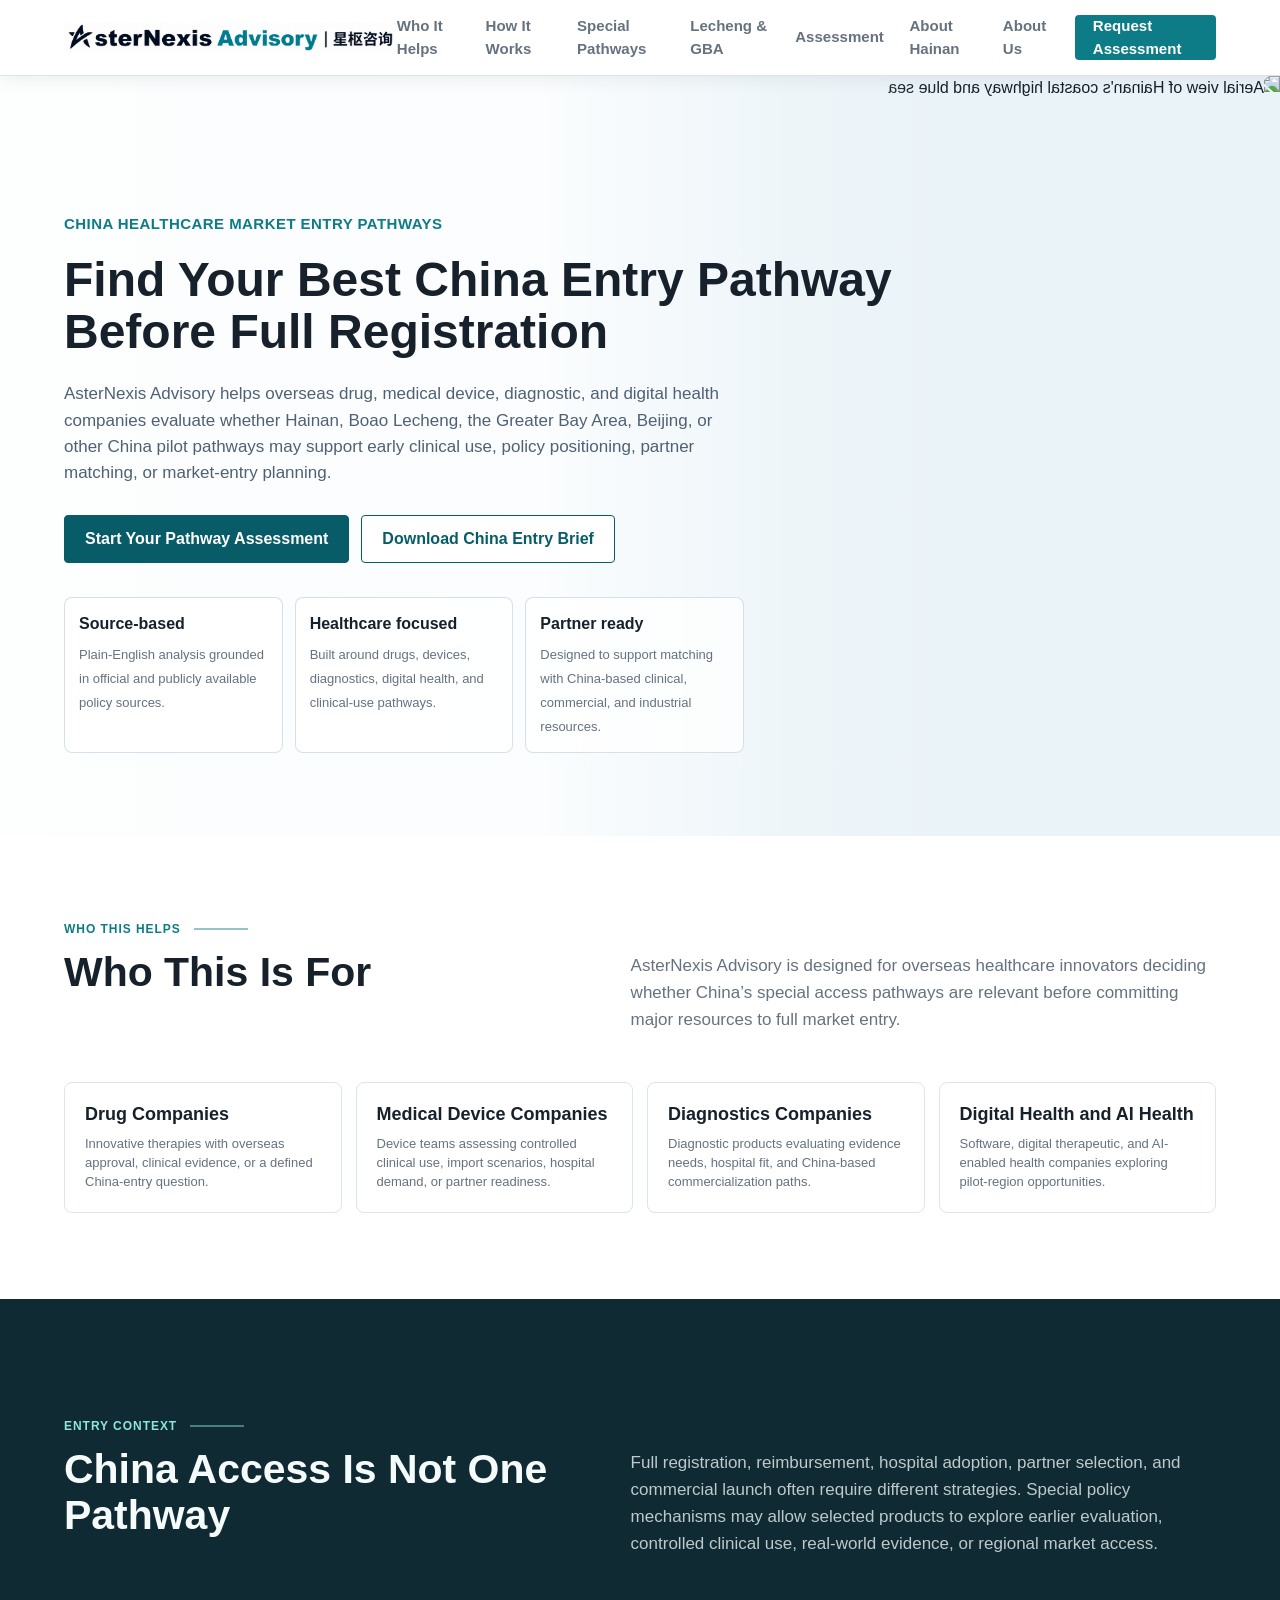
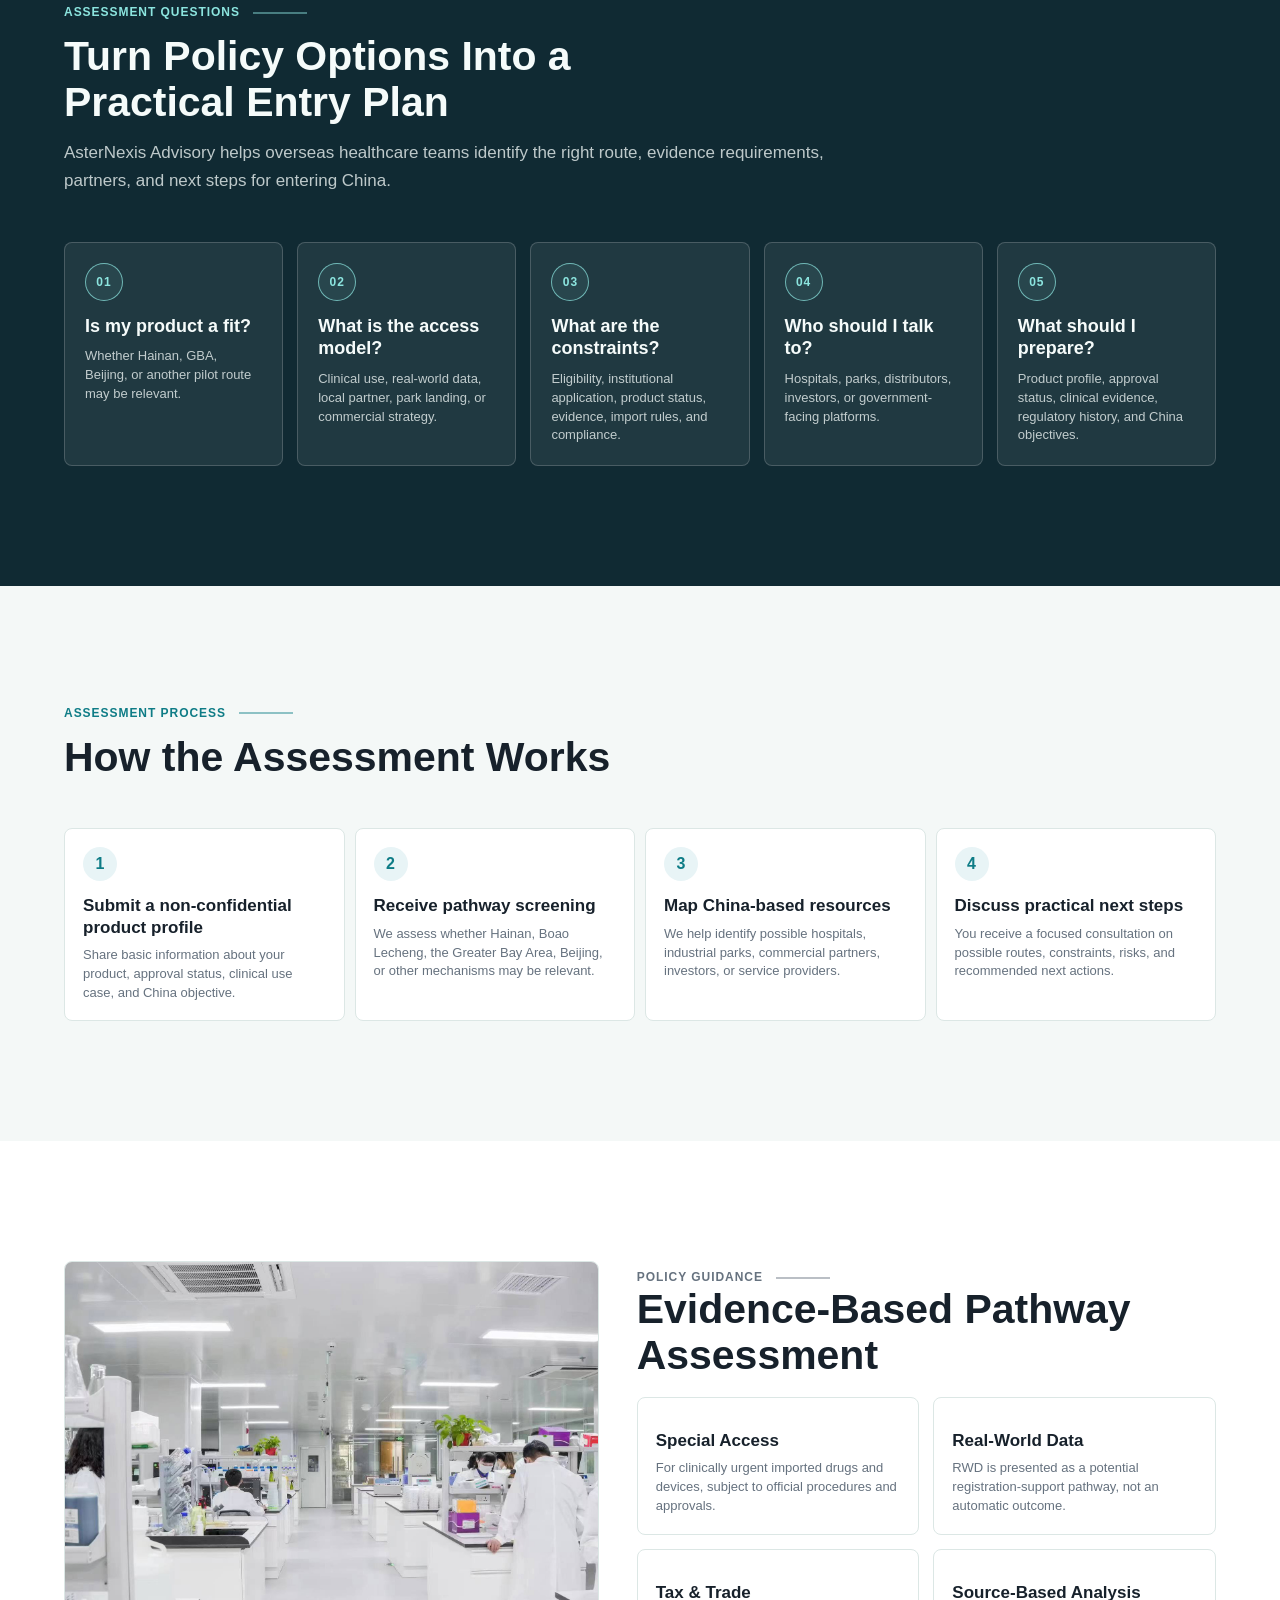
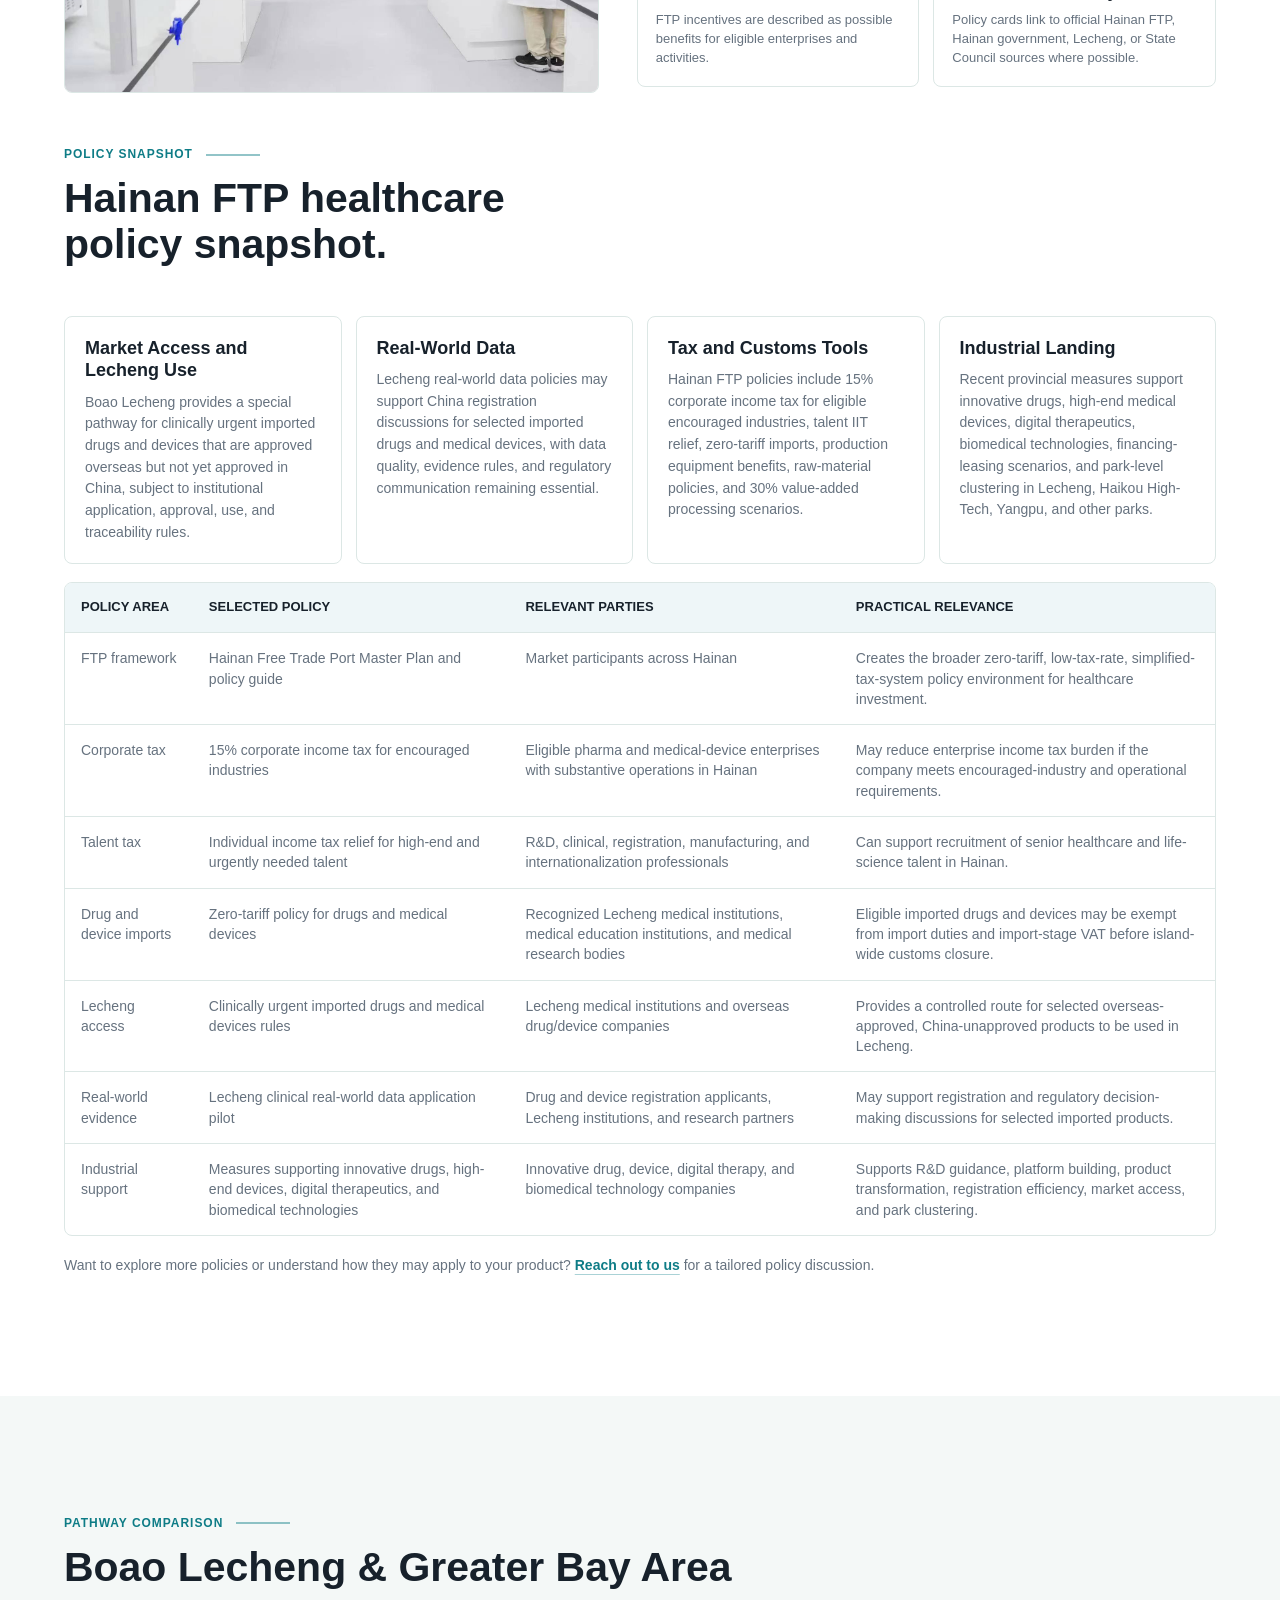
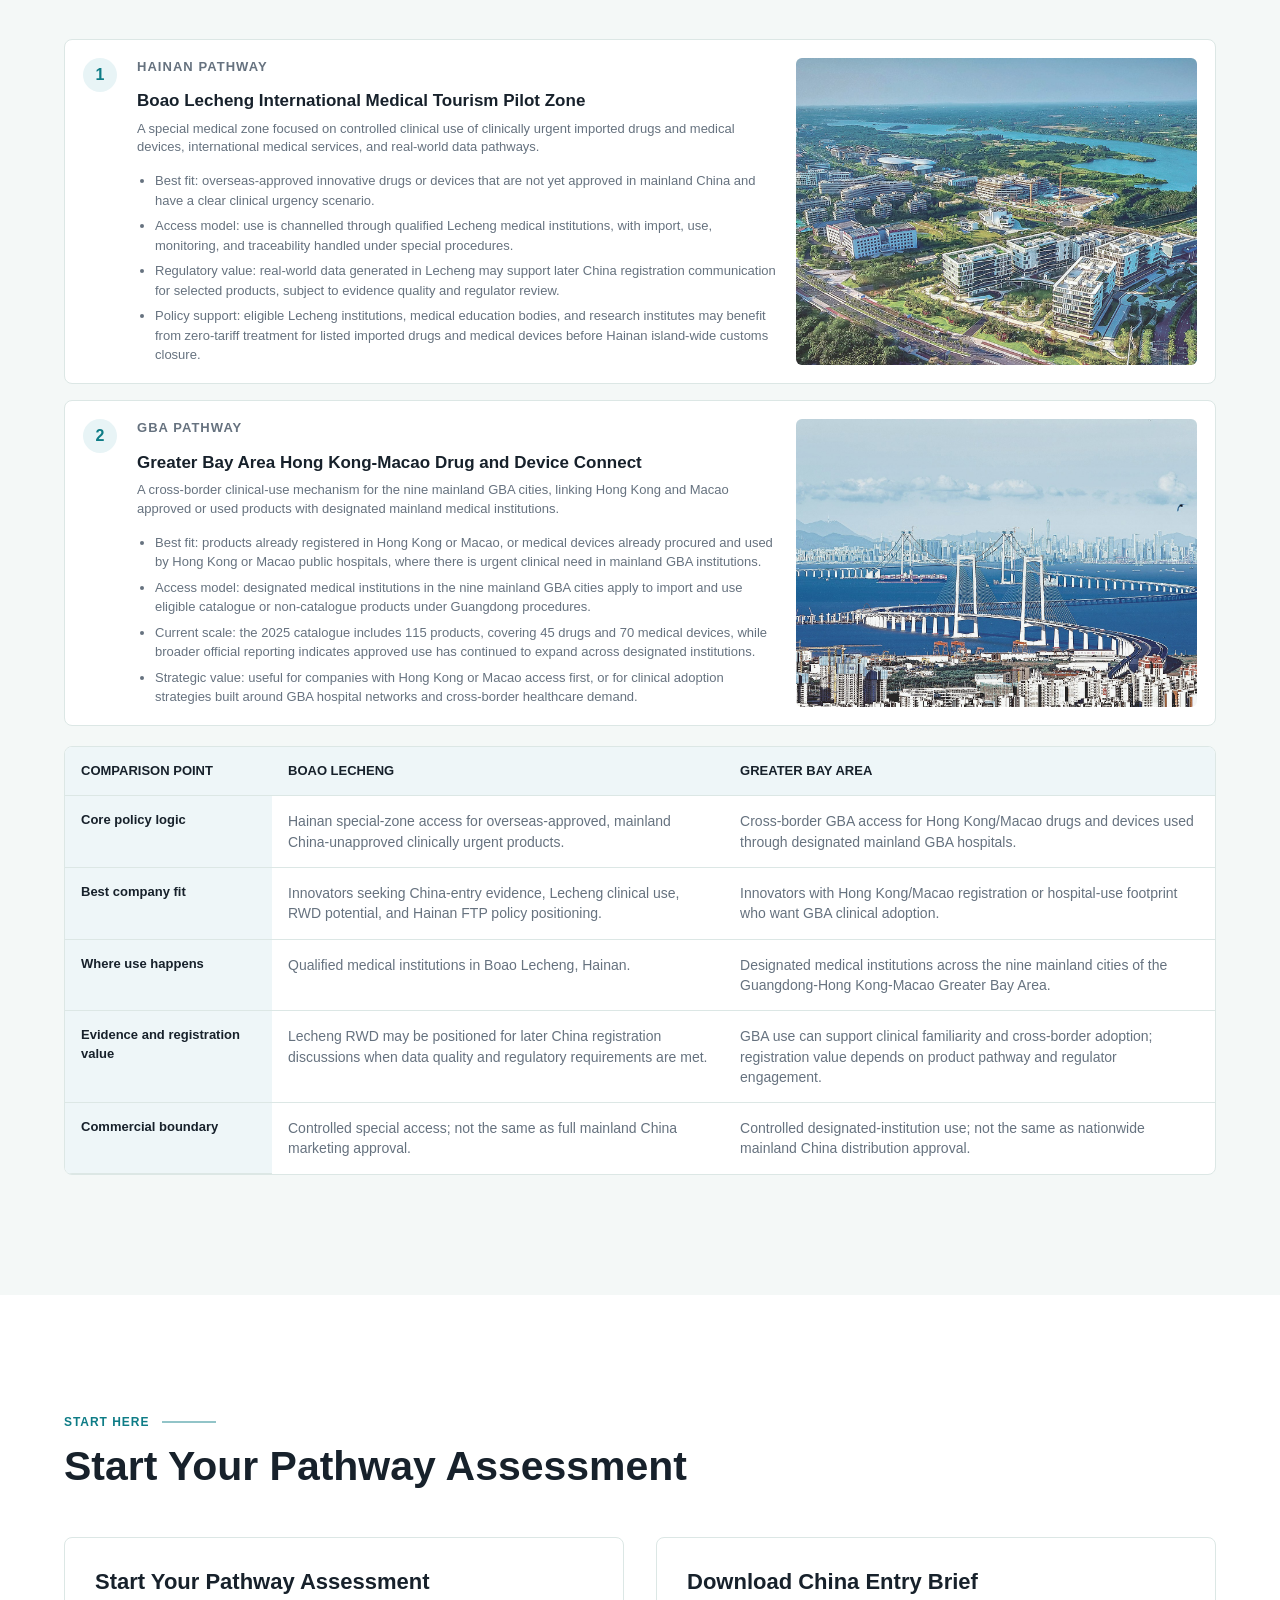
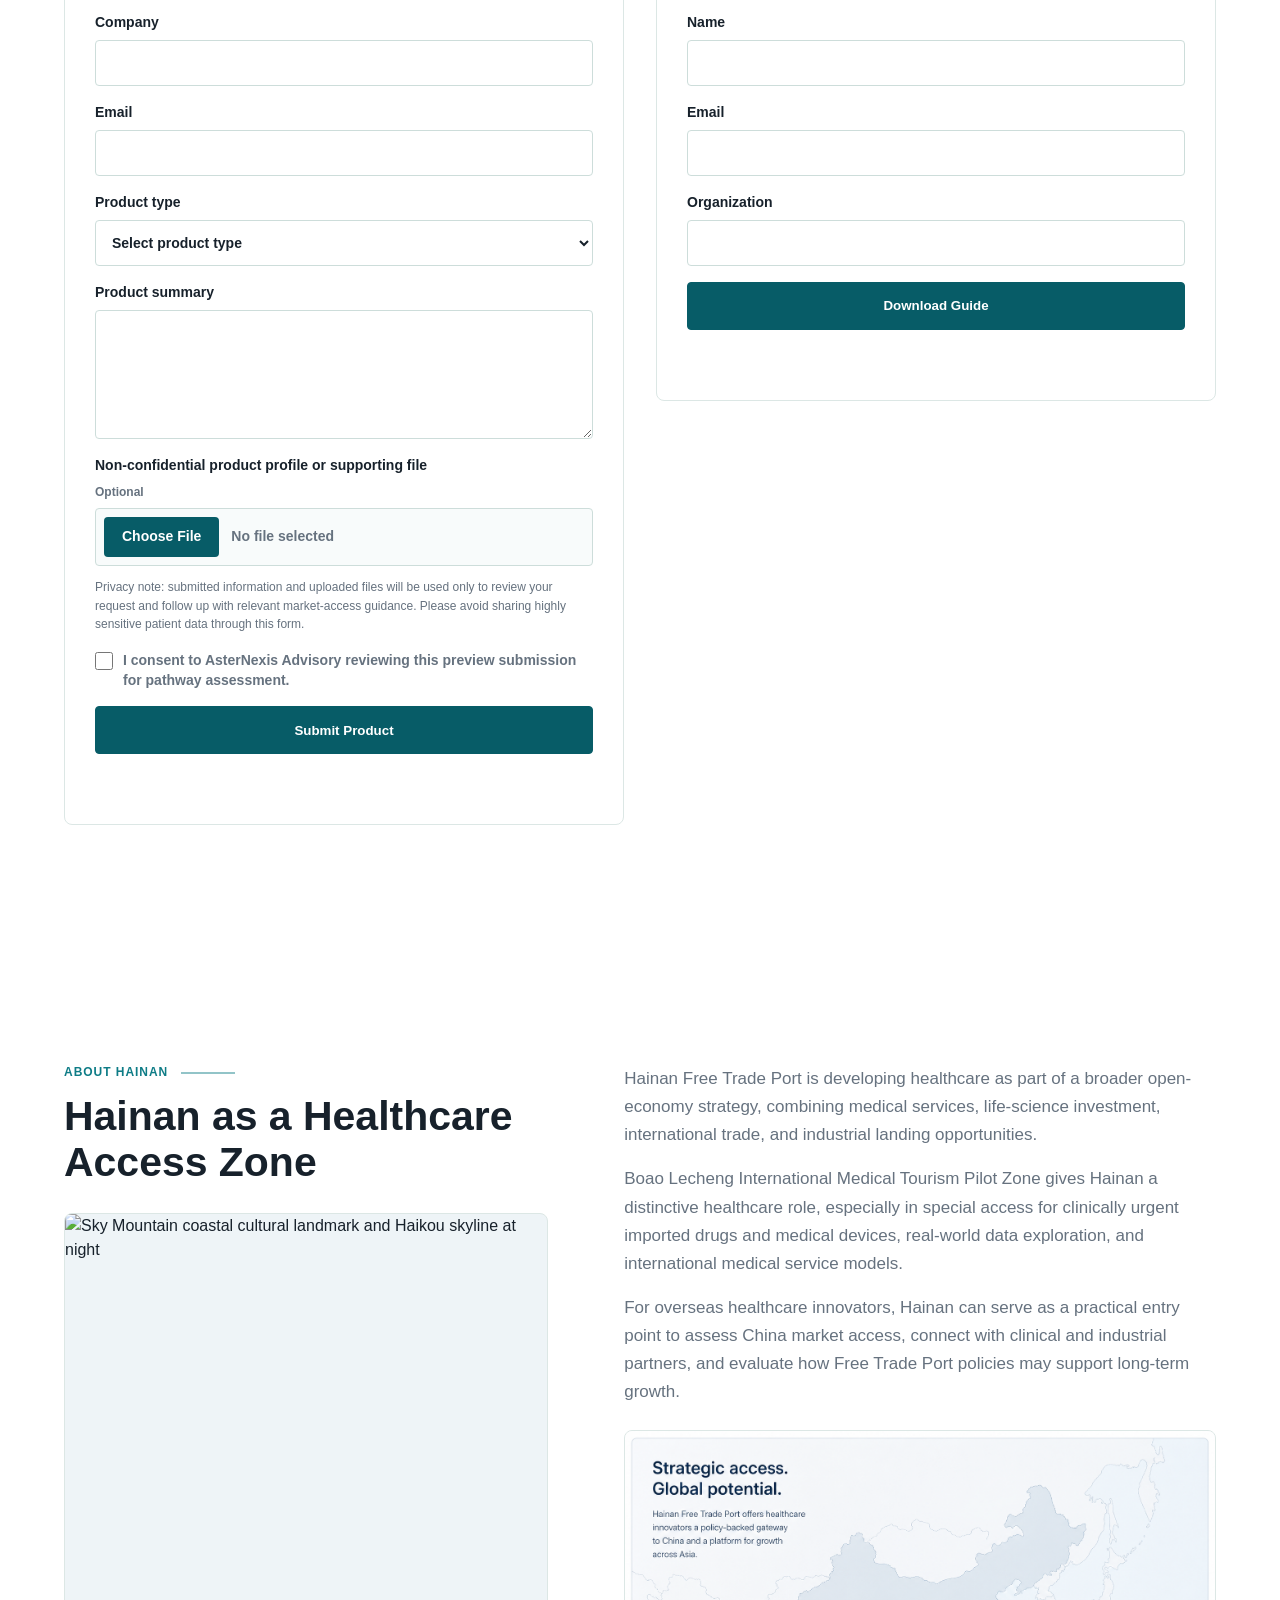
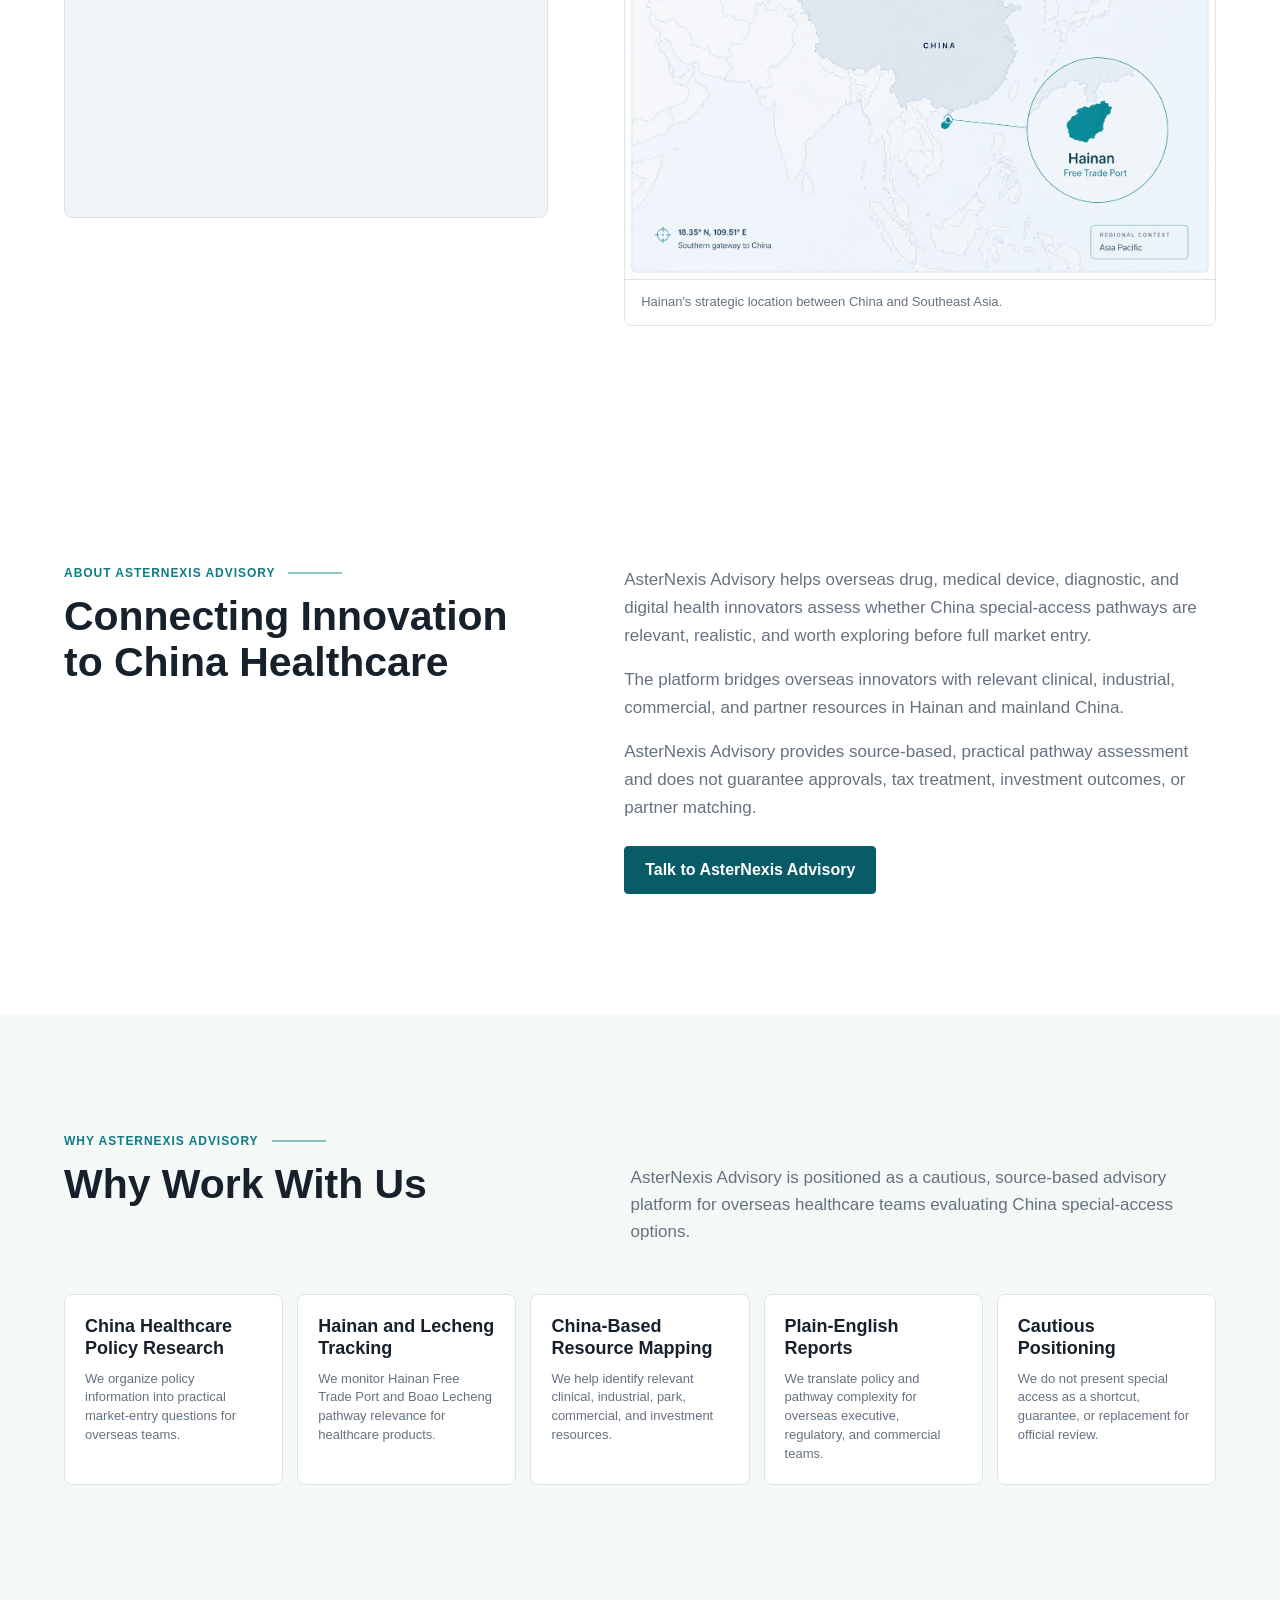
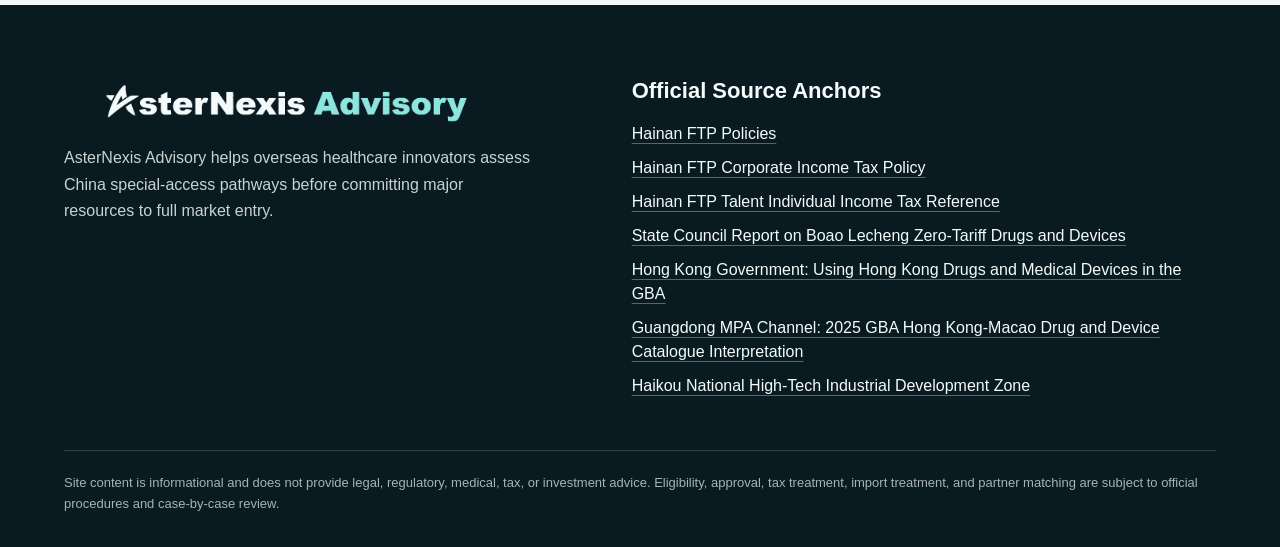
==== pathways.html @ 3ffc66d3 "Redesign AsterNexis homepage" ====
<!doctype html>
<html lang="en">
<head>
  <meta charset="utf-8">
  <meta name="viewport" content="width=device-width, initial-scale=1">
  <title>AsterNexis Advisory | Hainan & China Healthcare Market Entry Pathways</title>
  <meta name="description" content="AsterNexis Advisory helps overseas drug, medical device, diagnostic, and digital health companies assess China special-access pathways before full market registration.">
  <link rel="stylesheet" href="styles.css?v=20260709-3">
  <script src="data/site-content.js?v=20260708-1" defer></script>
  <script src="script.js?v=20260708-1" defer></script>
</head>
<body>
  <a class="skip-link" href="#main">Skip to content</a>
  <header class="site-header" data-site-header>
    <a class="brand" href="#home" aria-label="AsterNexis Advisory home">
      <img class="brand-logo" src="assets/asternexis-advisory-logo-cn.png?v=20260709-3" alt="AsterNexis Advisory 星枢咨询">
    </a>
    <button class="nav-toggle" type="button" aria-expanded="false" aria-controls="site-nav" aria-label="Open main navigation" data-nav-toggle>
      <span class="nav-toggle-line"></span>
      <span class="nav-toggle-line"></span>
      <span class="nav-toggle-line"></span>
    </button>
    <nav id="site-nav" class="site-nav" aria-label="Main navigation" data-site-nav>
      <a href="#audience">Who It Helps</a>
      <a href="#pathway">How It Works</a>
      <a href="#policies">Special Pathways</a>
      <a href="#parks">Lecheng & GBA</a>
      <a href="#innovators">Assessment</a>
      <a href="#about-hainan">About Hainan</a>
      <a href="#about-us">About Us</a>
      <a class="nav-cta" href="#innovators">Request Assessment</a>
    </nav>
  </header>
  <main id="main">
    <section id="home" class="hero">
      <img class="hero-image" src="assets/hainan-coastal-road.png" alt="Aerial view of Hainan's coastal highway and blue sea">
      <div class="hero-overlay"></div>
      <div class="hero-content wrap">
        <div class="hero-copy">
          <p class="eyebrow">CHINA HEALTHCARE MARKET ENTRY PATHWAYS</p>
          <h1><span class="hero-title-line">Find Your Best China Entry Pathway</span><span class="hero-title-line">Before Full Registration</span></h1>
          <p class="lead">AsterNexis Advisory helps overseas drug, medical device, diagnostic, and digital health companies evaluate whether Hainan, Boao Lecheng, the Greater Bay Area, Beijing, or other China pilot pathways may support early clinical use, policy positioning, partner matching, or market-entry planning.</p>
          <div class="actions">
            <a class="button" href="#innovators">Start Your Pathway Assessment</a>
            <a class="button button-secondary" href="#guide-form">Download China Entry Brief</a>
          </div>
          <div class="trust-row">
            <div><strong>Source-based</strong><span>Plain-English analysis grounded in official and publicly available policy sources.</span></div>
            <div><strong>Healthcare focused</strong><span>Built around drugs, devices, diagnostics, digital health, and clinical-use pathways.</span></div>
            <div><strong>Partner ready</strong><span>Designed to support matching with China-based clinical, commercial, and industrial resources.</span></div>
          </div>
        </div>
      </div>
    </section>
    <section id="audience" class="section section-compact">
      <div class="wrap">
        <div class="section-head">
          <div class="section-title">
            <p class="section-kicker">WHO THIS HELPS</p>
            <h2>Who This Is For</h2>
          </div>
          <p>AsterNexis Advisory is designed for overseas healthcare innovators deciding whether China&rsquo;s special access pathways are relevant before committing major resources to full market entry.</p>
        </div>
        <div class="overview-grid">
          <article class="overview-card">
            <h3>Drug Companies</h3>
            <p>Innovative therapies with overseas approval, clinical evidence, or a defined China-entry question.</p>
          </article>
          <article class="overview-card">
            <h3>Medical Device Companies</h3>
            <p>Device teams assessing controlled clinical use, import scenarios, hospital demand, or partner readiness.</p>
          </article>
          <article class="overview-card">
            <h3>Diagnostics Companies</h3>
            <p>Diagnostic products evaluating evidence needs, hospital fit, and China-based commercialization paths.</p>
          </article>
          <article class="overview-card">
            <h3>Digital Health and AI Health</h3>
            <p>Software, digital therapeutic, and AI-enabled health companies exploring pilot-region opportunities.</p>
          </article>
        </div>
      </div>
    </section>
    <section id="assessment" class="section section-dark assessment-dark">
      <div class="wrap">
        <div class="section-head">
          <div class="section-title">
            <p class="section-kicker">ENTRY CONTEXT</p>
            <h2>China Access Is Not One Pathway</h2>
          </div>
          <p>Full registration, reimbursement, hospital adoption, partner selection, and commercial launch often require different strategies. Special policy mechanisms may allow selected products to explore earlier evaluation, controlled clinical use, real-world evidence, or regional market access.</p>
        </div>
        <div class="section-head section-head-stacked">
          <div class="section-title">
            <p class="section-kicker">ASSESSMENT QUESTIONS</p>
            <h2>Turn Policy Options Into a Practical Entry Plan</h2>
          </div>
          <p>AsterNexis Advisory helps overseas healthcare teams identify the right route, evidence requirements, partners, and next steps for entering China.</p>
        </div>
        <div class="clarify-grid">
          <article class="clarify-card">
            <span>01</span>
            <h3>Is my product a fit?</h3>
            <p>Whether Hainan, GBA, Beijing, or another pilot route may be relevant.</p>
          </article>
          <article class="clarify-card">
            <span>02</span>
            <h3>What is the access model?</h3>
            <p>Clinical use, real-world data, local partner, park landing, or commercial strategy.</p>
          </article>
          <article class="clarify-card">
            <span>03</span>
            <h3>What are the constraints?</h3>
            <p>Eligibility, institutional application, product status, evidence, import rules, and compliance.</p>
          </article>
          <article class="clarify-card">
            <span>04</span>
            <h3>Who should I talk to?</h3>
            <p>Hospitals, parks, distributors, investors, or government-facing platforms.</p>
          </article>
          <article class="clarify-card">
            <span>05</span>
            <h3>What should I prepare?</h3>
            <p>Product profile, approval status, clinical evidence, regulatory history, and China objectives.</p>
          </article>
        </div>
      </div>
    </section>
    <section id="pathway" class="section section-soft">
      <div class="wrap">
        <div class="section-head section-head-wide">
          <div class="section-title">
            <p class="section-kicker">ASSESSMENT PROCESS</p>
            <h2>How the Assessment Works</h2>
          </div>
        </div>
        <div class="steps-grid" data-render="pathway"></div>
      </div>
    </section>
    <section id="policies" class="section">
      <div class="wrap split">
        <div class="image-panel">
          <img src="assets/hainan-seed-laboratory.png" alt="Researchers working in a modern Hainan innovation laboratory">
        </div>
        <div class="copy-panel">
          <div class="section-title">
            <p class="section-kicker">POLICY GUIDANCE</p>
            <h2>Evidence-Based Pathway Assessment</h2>
          </div>
          <div class="policy-grid" data-render="policies"></div>
        </div>
      </div>
      <div class="wrap policy-navigation">
        <div class="section-head">
          <div class="section-title">
            <p class="section-kicker">POLICY SNAPSHOT</p>
            <h2>Hainan FTP healthcare policy snapshot.</h2>
          </div>
        </div>
        <div class="policy-summary-grid">
          <article class="policy-summary-card">
            <h3>Market Access and Lecheng Use</h3>
            <p>Boao Lecheng provides a special pathway for clinically urgent imported drugs and devices that are approved overseas but not yet approved in China, subject to institutional application, approval, use, and traceability rules.</p>
          </article>
          <article class="policy-summary-card">
            <h3>Real-World Data</h3>
            <p>Lecheng real-world data policies may support China registration discussions for selected imported drugs and medical devices, with data quality, evidence rules, and regulatory communication remaining essential.</p>
          </article>
          <article class="policy-summary-card">
            <h3>Tax and Customs Tools</h3>
            <p>Hainan FTP policies include 15% corporate income tax for eligible encouraged industries, talent IIT relief, zero-tariff imports, production equipment benefits, raw-material policies, and 30% value-added processing scenarios.</p>
          </article>
          <article class="policy-summary-card">
            <h3>Industrial Landing</h3>
            <p>Recent provincial measures support innovative drugs, high-end medical devices, digital therapeutics, biomedical technologies, financing-leasing scenarios, and park-level clustering in Lecheng, Haikou High-Tech, Yangpu, and other parks.</p>
          </article>
        </div>
        <div class="policy-table-wrap" aria-label="Selected Hainan FTP healthcare policies">
          <table class="policy-table">
            <thead>
              <tr>
                <th>Policy Area</th>
                <th>Selected Policy</th>
                <th>Relevant Parties</th>
                <th>Practical Relevance</th>
              </tr>
            </thead>
            <tbody>
              <tr>
                <td>FTP framework</td>
                <td>Hainan Free Trade Port Master Plan and policy guide</td>
                <td>Market participants across Hainan</td>
                <td>Creates the broader zero-tariff, low-tax-rate, simplified-tax-system policy environment for healthcare investment.</td>
              </tr>
              <tr>
                <td>Corporate tax</td>
                <td>15% corporate income tax for encouraged industries</td>
                <td>Eligible pharma and medical-device enterprises with substantive operations in Hainan</td>
                <td>May reduce enterprise income tax burden if the company meets encouraged-industry and operational requirements.</td>
              </tr>
              <tr>
                <td>Talent tax</td>
                <td>Individual income tax relief for high-end and urgently needed talent</td>
                <td>R&D, clinical, registration, manufacturing, and internationalization professionals</td>
                <td>Can support recruitment of senior healthcare and life-science talent in Hainan.</td>
              </tr>
              <tr>
                <td>Drug and device imports</td>
                <td>Zero-tariff policy for drugs and medical devices</td>
                <td>Recognized Lecheng medical institutions, medical education institutions, and medical research bodies</td>
                <td>Eligible imported drugs and devices may be exempt from import duties and import-stage VAT before island-wide customs closure.</td>
              </tr>
              <tr>
                <td>Lecheng access</td>
                <td>Clinically urgent imported drugs and medical devices rules</td>
                <td>Lecheng medical institutions and overseas drug/device companies</td>
                <td>Provides a controlled route for selected overseas-approved, China-unapproved products to be used in Lecheng.</td>
              </tr>
              <tr>
                <td>Real-world evidence</td>
                <td>Lecheng clinical real-world data application pilot</td>
                <td>Drug and device registration applicants, Lecheng institutions, and research partners</td>
                <td>May support registration and regulatory decision-making discussions for selected imported products.</td>
              </tr>
              <tr>
                <td>Industrial support</td>
                <td>Measures supporting innovative drugs, high-end devices, digital therapeutics, and biomedical technologies</td>
                <td>Innovative drug, device, digital therapy, and biomedical technology companies</td>
                <td>Supports R&D guidance, platform building, product transformation, registration efficiency, market access, and park clustering.</td>
              </tr>
            </tbody>
          </table>
        </div>
        <p class="policy-contact-note">Want to explore more policies or understand how they may apply to your product? <a href="#innovators">Reach out to us</a> for a tailored policy discussion.</p>
      </div>
    </section>
    <section id="parks" class="section section-soft">
      <div class="wrap">
        <div class="section-head section-head-wide">
          <div class="section-title">
            <p class="section-kicker">PATHWAY COMPARISON</p>
            <h2>Boao Lecheng &amp; Greater Bay Area</h2>
          </div>
        </div>
        <div class="parks-list comparison-list" data-render="parks">
          <article class="park-card">
            <div class="park-index">1</div>
            <div>
              <p class="park-eyebrow">Hainan pathway</p>
              <h3>Boao Lecheng International Medical Tourism Pilot Zone</h3>
              <p>A special medical zone focused on controlled clinical use of clinically urgent imported drugs and medical devices, international medical services, and real-world data pathways.</p>
              <ul class="park-highlights">
                <li>Best fit: overseas-approved innovative drugs or devices that are not yet approved in mainland China and have a clear clinical urgency scenario.</li>
                <li>Access model: use is channelled through qualified Lecheng medical institutions, with import, use, monitoring, and traceability handled under special procedures.</li>
                <li>Regulatory value: real-world data generated in Lecheng may support later China registration communication for selected products, subject to evidence quality and regulator review.</li>
                <li>Policy support: eligible Lecheng institutions, medical education bodies, and research institutes may benefit from zero-tariff treatment for listed imported drugs and medical devices before Hainan island-wide customs closure.</li>
              </ul>
            </div>
            <figure class="park-visual">
              <img src="assets/boao-lecheng-policy-pathway.jpg" alt="Aerial view of Boao Lecheng International Medical Tourism Pilot Zone in Hainan">
            </figure>
          </article>
          <article class="park-card">
            <div class="park-index">2</div>
            <div>
              <p class="park-eyebrow">GBA pathway</p>
              <h3>Greater Bay Area Hong Kong-Macao Drug and Device Connect</h3>
              <p>A cross-border clinical-use mechanism for the nine mainland GBA cities, linking Hong Kong and Macao approved or used products with designated mainland medical institutions.</p>
              <ul class="park-highlights">
                <li>Best fit: products already registered in Hong Kong or Macao, or medical devices already procured and used by Hong Kong or Macao public hospitals, where there is urgent clinical need in mainland GBA institutions.</li>
                <li>Access model: designated medical institutions in the nine mainland GBA cities apply to import and use eligible catalogue or non-catalogue products under Guangdong procedures.</li>
                <li>Current scale: the 2025 catalogue includes 115 products, covering 45 drugs and 70 medical devices, while broader official reporting indicates approved use has continued to expand across designated institutions.</li>
                <li>Strategic value: useful for companies with Hong Kong or Macao access first, or for clinical adoption strategies built around GBA hospital networks and cross-border healthcare demand.</li>
              </ul>
            </div>
            <figure class="park-visual">
              <img src="assets/gba-policy-pathway.jpg" alt="Greater Bay Area bridge and skyline representing the Hong Kong-Macao access pathway">
            </figure>
          </article>
        </div>
        <div class="comparison-table-wrap">
          <table class="policy-table comparison-table" aria-label="Comparison of Boao Lecheng and Greater Bay Area healthcare access pathways">
            <thead>
              <tr>
                <th>Comparison point</th>
                <th>Boao Lecheng</th>
                <th>Greater Bay Area</th>
              </tr>
            </thead>
            <tbody data-render="park-comparison">
              <tr>
                <th scope="row">Core policy logic</th>
                <td>Hainan special-zone access for overseas-approved, mainland China-unapproved clinically urgent products.</td>
                <td>Cross-border GBA access for Hong Kong/Macao drugs and devices used through designated mainland GBA hospitals.</td>
              </tr>
              <tr>
                <th scope="row">Best company fit</th>
                <td>Innovators seeking China-entry evidence, Lecheng clinical use, RWD potential, and Hainan FTP policy positioning.</td>
                <td>Innovators with Hong Kong/Macao registration or hospital-use footprint who want GBA clinical adoption.</td>
              </tr>
              <tr>
                <th scope="row">Where use happens</th>
                <td>Qualified medical institutions in Boao Lecheng, Hainan.</td>
                <td>Designated medical institutions across the nine mainland cities of the Guangdong-Hong Kong-Macao Greater Bay Area.</td>
              </tr>
              <tr>
                <th scope="row">Evidence and registration value</th>
                <td>Lecheng RWD may be positioned for later China registration discussions when data quality and regulatory requirements are met.</td>
                <td>GBA use can support clinical familiarity and cross-border adoption; registration value depends on product pathway and regulator engagement.</td>
              </tr>
              <tr>
                <th scope="row">Commercial boundary</th>
                <td>Controlled special access; not the same as full mainland China marketing approval.</td>
                <td>Controlled designated-institution use; not the same as nationwide mainland China distribution approval.</td>
              </tr>
            </tbody>
          </table>
        </div>
      </div>
    </section>
    <section id="innovators" class="section">
      <div class="wrap">
        <div class="section-head section-head-wide">
          <div class="section-title">
            <p class="section-kicker">START HERE</p>
            <h2>Start Your Pathway Assessment</h2>
          </div>
        </div>
        <div class="form-layout">
          <form id="product-form" class="lead-form" action="https://formspree.io/f/meebnwye" method="post" enctype="multipart/form-data" data-lead-form>
            <h3>Start Your Pathway Assessment</h3>
            <input type="hidden" name="_subject" value="New AsterNexis Advisory pathway assessment request">
            <label>
              Company
              <input type="text" name="company" autocomplete="organization" required>
            </label>
            <label>
              Email
              <input type="email" name="email" autocomplete="email" required>
            </label>
            <label>
              Product type
              <select name="productType" required>
                <option value="">Select product type</option>
                <option value="drug">Drug</option>
                <option value="device">Medical device</option>
                <option value="diagnostic">Diagnostic</option>
                <option value="service">Healthcare service</option>
                <option value="other">Other</option>
              </select>
            </label>
            <label>
              Product summary
              <textarea name="summary" rows="5" required></textarea>
            </label>
            <label>
              Non-confidential product profile or supporting file <span class="optional-note">Optional</span>
              <span class="file-upload">
                <input class="file-upload-input" type="file" name="productFile" accept=".pdf,.doc,.docx,.ppt,.pptx,.xls,.xlsx,.png,.jpg,.jpeg" data-file-input>
                <span class="file-upload-button">Choose File</span>
                <span class="file-upload-name" data-file-name>No file selected</span>
              </span>
            </label>
            <p class="privacy-note">Privacy note: submitted information and uploaded files will be used only to review your request and follow up with relevant market-access guidance. Please avoid sharing highly sensitive patient data through this form.</p>
            <label class="check">
              <input type="checkbox" name="consent" required>
              <span>I consent to AsterNexis Advisory reviewing this preview submission for pathway assessment.</span>
            </label>
            <button class="button" type="submit">Submit Product</button>
            <p class="form-status" aria-live="polite"></p>
          </form>
          <form id="guide-form" class="lead-form" action="https://formspree.io/f/mzdloqnz" method="post" data-lead-form>
            <h3>Download China Entry Brief</h3>
            <input type="hidden" name="_subject" value="New AsterNexis Advisory entry guide request">
            <label>
              Name
              <input type="text" name="name" autocomplete="name" required>
            </label>
            <label>
              Email
              <input type="email" name="email" autocomplete="email" required>
            </label>
            <label>
              Organization
              <input type="text" name="organization" autocomplete="organization" required>
            </label>
            <button class="button" type="submit">Download Guide</button>
            <p class="form-status" aria-live="polite"></p>
          </form>
        </div>
      </div>
    </section>
    <section id="about-hainan" class="section">
      <div class="wrap two-column">
        <div class="about-hainan-heading">
          <div class="section-title">
            <p class="section-kicker">ABOUT HAINAN</p>
            <h2>Hainan as a Healthcare Access Zone</h2>
          </div>
          <figure class="about-hainan-visual">
            <img src="assets/haikou-sky-mountain.png" alt="Sky Mountain coastal cultural landmark and Haikou skyline at night">
          </figure>
        </div>
        <div class="about-hainan-content">
          <div class="text-stack" data-render="aboutHainan"></div>
          <figure class="about-hainan-map">
            <img src="assets/hainan-asia-editorial-map.png" alt="Map showing Hainan Free Trade Port at China's southern gateway within Asia">
            <figcaption>Hainan's strategic location between China and Southeast Asia.</figcaption>
          </figure>
        </div>
      </div>
    </section>
    <section id="about-us" class="section">
      <div class="wrap two-column">
        <div>
          <div class="section-title">
            <p class="section-kicker">ABOUT ASTERNEXIS ADVISORY</p>
            <h2>Connecting Innovation to China Healthcare</h2>
          </div>
        </div>
        <div>
          <div class="text-stack" data-render="aboutUs"></div>
          <a class="button" href="#innovators">Talk to AsterNexis Advisory</a>
        </div>
      </div>
    </section>
    <section id="why-us" class="section section-soft">
      <div class="wrap">
        <div class="section-head">
          <div class="section-title">
            <p class="section-kicker">WHY ASTERNEXIS ADVISORY</p>
            <h2>Why Work With Us</h2>
          </div>
          <p>AsterNexis Advisory is positioned as a cautious, source-based advisory platform for overseas healthcare teams evaluating China special-access options.</p>
        </div>
        <div class="overview-grid overview-grid-five">
          <article class="overview-card">
            <h3>China Healthcare Policy Research</h3>
            <p>We organize policy information into practical market-entry questions for overseas teams.</p>
          </article>
          <article class="overview-card">
            <h3>Hainan and Lecheng Tracking</h3>
            <p>We monitor Hainan Free Trade Port and Boao Lecheng pathway relevance for healthcare products.</p>
          </article>
          <article class="overview-card">
            <h3>China-Based Resource Mapping</h3>
            <p>We help identify relevant clinical, industrial, park, commercial, and investment resources.</p>
          </article>
          <article class="overview-card">
            <h3>Plain-English Reports</h3>
            <p>We translate policy and pathway complexity for overseas executive, regulatory, and commercial teams.</p>
          </article>
          <article class="overview-card">
            <h3>Cautious Positioning</h3>
            <p>We do not present special access as a shortcut, guarantee, or replacement for official review.</p>
          </article>
        </div>
      </div>
    </section>
  </main>
  <div class="submission-modal" data-submission-modal hidden>
    <div class="submission-modal-backdrop" data-modal-close></div>
    <section class="submission-modal-card" role="dialog" aria-modal="true" aria-labelledby="submission-modal-title" aria-describedby="submission-modal-message">
      <button class="submission-modal-close" type="button" aria-label="Close success message" data-modal-close>&times;</button>
      <div class="submission-modal-icon" aria-hidden="true">
        <svg viewBox="0 0 32 32" focusable="false">
          <path d="M27 9 13.5 22.5 6 15"/>
        </svg>
      </div>
      <p class="submission-modal-eyebrow">Submission received</p>
      <h2 id="submission-modal-title">Thank you. Your material has been submitted successfully.</h2>
      <p id="submission-modal-message">AsterNexis Advisory will review your needs carefully and follow up with relevant next steps.</p>
      <button class="button" type="button" data-modal-close>Back to Website</button>
    </section>
  </div>
  <footer class="site-footer">
    <div class="wrap footer-grid">
      <div>
        <div class="footer-brand" aria-label="AsterNexis Advisory">
          <img class="footer-brand-logo" src="assets/asternexis-advisory-logo-light.png" alt="AsterNexis Advisory">
        </div>
        <p>AsterNexis Advisory helps overseas healthcare innovators assess China special-access pathways before committing major resources to full market entry.</p>
      </div>
      <div>
        <h2>Official Source Anchors</h2>
        <ul class="source-list" data-render="sources"></ul>
      </div>
    </div>
    <div class="wrap disclaimer">
      Site content is informational and does not provide legal, regulatory, medical, tax, or investment advice. Eligibility, approval, tax treatment, import treatment, and partner matching are subject to official procedures and case-by-case review.
    </div>
  </footer>
</body>
</html>
---- styles.css ----
:root {
  --color-ink: #17212b;
  --color-muted: #66727f;
  --color-bg: #ffffff;
  --color-soft: #f4f8f7;
  --color-dark: #102a33;
  --color-dark-text: #f5fbfa;
  --color-accent: #0e7c86;
  --color-accent-strong: #075c67;
  --color-border: #dce7e5;
  --header-height: 76px;
  --page-gutter: clamp(20px, 5vw, 72px);
  --content-max: 1180px;
  --shadow-header: 0 2px 18px rgba(16, 42, 51, 0.08);
}

* {
  box-sizing: border-box;
}

html {
  scroll-behavior: smooth;
  scroll-padding-top: var(--header-height);
}

body {
  margin: 0;
  color: var(--color-ink);
  background: var(--color-bg);
  font-family: Arial, Helvetica, sans-serif;
  line-height: 1.5;
}

body.modal-open {
  overflow: hidden;
}

img {
  display: block;
  max-width: 100%;
}

a {
  color: inherit;
}

.skip-link {
  position: fixed;
  top: 12px;
  left: 12px;
  z-index: 100;
  padding: 10px 14px;
  color: var(--color-dark-text);
  background: var(--color-dark);
  border-radius: 4px;
  transform: translateY(-140%);
  transition: transform 160ms ease;
}

.skip-link:focus {
  transform: translateY(0);
}

.site-header {
  position: fixed;
  top: 0;
  left: 0;
  right: 0;
  z-index: 20;
  display: flex;
  align-items: center;
  justify-content: space-between;
  min-height: var(--header-height);
  padding: 12px var(--page-gutter);
  background: rgba(255, 255, 255, 0.96);
  border-bottom: 1px solid var(--color-border);
  box-shadow: var(--shadow-header);
  backdrop-filter: blur(12px);
}

.brand {
  display: inline-flex;
  align-items: center;
  flex: 0 0 auto;
}

.brand img {
  height: auto;
}

.brand .brand-logo {
  display: block;
  width: clamp(320px, 26vw, 430px);
  max-height: 50px;
  object-fit: contain;
  object-position: left center;
}

.site-nav {
  display: flex;
  align-items: center;
  gap: clamp(14px, 2vw, 28px);
  color: var(--color-muted);
  font-size: 0.94rem;
  font-weight: 600;
}

.site-nav a {
  text-decoration: none;
}

.site-nav a:hover,
.site-nav a:focus {
  color: var(--color-accent-strong);
}

.nav-cta {
  display: inline-flex;
  align-items: center;
  min-height: 42px;
  padding: 0 18px;
  color: #ffffff;
  background: var(--color-accent);
  border-radius: 4px;
}

.site-nav .nav-cta:hover,
.site-nav .nav-cta:focus {
  color: #ffffff;
  background: var(--color-accent-strong);
}

.nav-toggle {
  display: none;
  width: 44px;
  height: 44px;
  align-items: center;
  justify-content: center;
  flex-direction: column;
  gap: 5px;
  background: transparent;
  border: 1px solid var(--color-border);
  border-radius: 4px;
  cursor: pointer;
}

.nav-toggle-line {
  width: 20px;
  height: 2px;
  background: var(--color-ink);
}

main {
  padding-top: var(--header-height);
}

.hero,
.section,
.site-footer {
  padding-right: var(--page-gutter);
  padding-left: var(--page-gutter);
}

.hero {
  min-height: calc(100vh - var(--header-height));
  background: var(--color-bg);
}

.section {
  min-height: 420px;
  padding-top: clamp(72px, 10vw, 120px);
  padding-bottom: clamp(72px, 10vw, 120px);
}

.section-compact {
  min-height: 0;
  padding-top: clamp(58px, 8vw, 86px);
  padding-bottom: clamp(58px, 8vw, 86px);
}

.section-soft {
  background: var(--color-soft);
}

.section-dark {
  color: var(--color-dark-text);
  background: var(--color-dark);
}

.assessment-dark .clarify-card {
  color: var(--color-dark-text);
  background: rgba(255, 255, 255, 0.07);
  border-color: rgba(255, 255, 255, 0.18);
}

.assessment-dark .section-head > p,
.assessment-dark .clarify-card p {
  color: rgba(245, 251, 250, 0.76);
}

.assessment-dark .section-kicker,
.assessment-dark .clarify-card span {
  color: #8ce5df;
}

.site-footer {
  min-height: 160px;
  padding-top: 48px;
  padding-bottom: 48px;
  color: var(--color-dark-text);
  background: #091a20;
}

@media (max-width: 1180px) {
  .nav-toggle {
    display: inline-flex;
  }

  .site-nav {
    position: absolute;
    top: calc(100% + 1px);
    left: 0;
    right: 0;
    display: none;
    flex-direction: column;
    align-items: stretch;
    gap: 0;
    padding: 12px var(--page-gutter) 20px;
    background: #ffffff;
    border-bottom: 1px solid var(--color-border);
    box-shadow: var(--shadow-header);
  }

  .site-nav.is-open {
    display: flex;
  }

  .site-nav a {
    padding: 13px 0;
  }

  .nav-cta {
    justify-content: center;
    margin-top: 8px;
    padding: 0 18px;
  }
}

@media (max-width: 640px) {
  :root {
    --header-height: 68px;
  }

  .brand .brand-logo {
    width: 260px;
    max-height: 42px;
  }

  .section {
    min-height: 360px;
  }
}

:root {
  --ink: var(--color-ink);
  --muted: var(--color-muted);
  --teal: var(--color-accent);
  --blue: var(--color-accent-strong);
  --line: var(--color-border);
}

.wrap {
  width: min(100%, var(--content-max));
  margin: 0 auto;
}

.hero {
  position: relative;
  min-height: 760px;
  padding-top: 72px;
  overflow: hidden;
  background: #eaf3f8;
}

.hero-image {
  position: absolute;
  inset: 0;
  width: 100%;
  height: 100%;
  object-fit: cover;
  object-position: center center;
  transform: scaleX(-1);
}

.hero-overlay {
  position: absolute;
  inset: 0;
  background: linear-gradient(90deg, rgba(255, 255, 255, 0.90) 0%, rgba(255, 255, 255, 0.82) 42%, rgba(255, 255, 255, 0.18) 62%, rgba(255, 255, 255, 0) 74%, rgba(255, 255, 255, 0) 100%);
}

.hero-content {
  position: relative;
  min-height: 688px;
  display: flex;
  align-items: center;
}

.hero-copy {
  max-width: 860px;
  margin-left: 0;
  padding: 64px 0 82px;
}

.eyebrow {
  color: var(--teal);
  font-size: 13px;
  font-weight: 700;
  text-transform: uppercase;
  margin: 0 0 18px;
}

.hero .eyebrow {
  font-size: 15px;
  letter-spacing: 0.03em;
}

h1 {
  margin: 0 0 24px;
  font-size: 48px;
  line-height: 1.08;
  letter-spacing: 0;
}

.hero-copy h1 {
  max-width: 860px;
}

.hero-title-line {
  display: block;
  white-space: nowrap;
}

.lead {
  margin: 0 0 28px;
  max-width: 660px;
  color: #506174;
  font-size: 17px;
  line-height: 1.55;
}

.actions {
  display: flex;
  flex-wrap: wrap;
  gap: 12px;
  margin-bottom: 34px;
}

.button {
  display: inline-flex;
  align-items: center;
  justify-content: center;
  min-height: 48px;
  padding: 0 20px;
  border: 1px solid var(--blue);
  border-radius: 4px;
  background: var(--blue);
  color: #ffffff;
  font-weight: 700;
  text-decoration: none;
}

.button-secondary {
  background: #ffffff;
  color: var(--blue);
}

.button-ghost {
  background: rgba(255, 255, 255, 0.75);
  color: var(--ink);
  border-color: #c8d7e3;
}

.trust-row {
  display: grid;
  grid-template-columns: repeat(3, minmax(0, 1fr));
  gap: 12px;
  max-width: 680px;
}

.trust-row div {
  padding: 14px;
  background: rgba(255, 255, 255, 0.76);
  border: 1px solid rgba(205, 221, 232, 0.86);
  border-radius: 8px;
}

.trust-row strong {
  display: block;
  margin-bottom: 6px;
}

.trust-row span {
  color: var(--muted);
  font-size: 13px;
  line-height: 1.4;
}

.section-head {
  display: grid;
  grid-template-columns: minmax(0, 0.82fr) minmax(320px, 0.98fr);
  align-items: start;
  gap: clamp(30px, 6vw, 86px);
  margin-bottom: clamp(30px, 5vw, 48px);
}

.section-head-wide {
  grid-template-columns: minmax(0, 1fr);
}

.section-head-wide .section-title {
  max-width: none;
}

.section-head-wide .section-title h2 {
  white-space: nowrap;
}

.section-head-stacked {
  grid-template-columns: minmax(0, 760px);
  gap: 14px;
  margin-top: 42px;
}

.section-title {
  max-width: 660px;
}

.section-kicker {
  display: flex;
  align-items: center;
  gap: 13px;
  margin: 0 0 14px;
  color: var(--teal);
  font-size: 12px;
  font-weight: 800;
  letter-spacing: 0.08em;
  line-height: 1.2;
  text-transform: uppercase;
}

.section-kicker::after {
  content: "";
  display: block;
  width: 54px;
  height: 2px;
  background: currentColor;
  opacity: 0.45;
}

.section-title h2,
.copy-panel h2 {
  margin: 0;
  font-size: clamp(30px, 3.2vw, 42px);
  line-height: 1.12;
}

.section-head > p,
.copy-panel p {
  margin: 0;
  color: var(--muted);
  line-height: 1.6;
}

.section-head > p {
  max-width: 680px;
  padding-top: 30px;
  font-size: 17px;
}

.section-head-stacked > p {
  max-width: 760px;
  padding-top: 0;
}

.copy-panel .section-title,
.two-column .section-title,
.intake-cta .section-title {
  margin-bottom: 18px;
}

.copy-panel > p {
  margin-bottom: 22px;
}

.steps-grid {
  display: grid;
  grid-template-columns: repeat(4, minmax(0, 1fr));
  gap: 10px;
}

.step-card,
.policy-card,
.park-card,
.overview-card,
.clarify-card {
  background: #ffffff;
  border: 1px solid var(--line);
  border-radius: 8px;
}

.step-card {
  min-height: 160px;
  padding: 18px;
}

.number,
.park-index {
  width: 34px;
  height: 34px;
  display: grid;
  place-items: center;
  border-radius: 50%;
  background: #e8f4f6;
  color: var(--teal);
  font-weight: 700;
}

.step-card h3,
.policy-card h3,
.park-card h3 {
  margin: 14px 0 8px;
  font-size: 17px;
  line-height: 1.25;
}

.step-card p,
.policy-card p,
.park-card p,
.overview-card p,
.clarify-card p {
  margin: 0;
  color: var(--muted);
  font-size: 13px;
  line-height: 1.45;
}

.overview-grid,
.clarify-grid {
  display: grid;
  gap: 14px;
}

.overview-grid {
  grid-template-columns: repeat(4, minmax(0, 1fr));
}

.overview-grid-five {
  grid-template-columns: repeat(5, minmax(0, 1fr));
}

.overview-card,
.clarify-card {
  padding: 20px;
}

.overview-card h3,
.clarify-card h3 {
  margin: 0 0 10px;
  font-size: 18px;
  line-height: 1.25;
}

.clarify-grid {
  grid-template-columns: repeat(5, minmax(0, 1fr));
}

.clarify-card span {
  display: inline-flex;
  align-items: center;
  justify-content: center;
  width: 38px;
  height: 38px;
  margin-bottom: 14px;
  color: var(--teal);
  background: rgba(140, 229, 223, 0.08);
  border: 1px solid rgba(140, 229, 223, 0.72);
  border-radius: 999px;
  font-size: 12px;
  font-weight: 700;
  letter-spacing: 0.08em;
}

.split {
  display: grid;
  grid-template-columns: 0.96fr 1.04fr;
  gap: 38px;
  align-items: center;
}

.image-panel {
  overflow: hidden;
  border: 1px solid var(--line);
  border-radius: 8px;
  background: #eef4f7;
}

.image-panel img {
  width: 100%;
  height: 100%;
  min-height: 430px;
  object-fit: cover;
}

.policy-grid {
  display: grid;
  grid-template-columns: repeat(2, minmax(0, 1fr));
  gap: 14px;
}

.policy-card {
  padding: 18px;
}

.policy-navigation {
  margin-top: 54px;
}

.policy-summary-grid {
  display: grid;
  grid-template-columns: repeat(4, minmax(0, 1fr));
  gap: 14px;
  margin-bottom: 18px;
}

.policy-summary-card {
  padding: 20px;
  border: 1px solid var(--line);
  border-radius: 8px;
  background: #ffffff;
}

.policy-summary-card h3 {
  margin: 0 0 10px;
  font-size: 18px;
  line-height: 1.25;
}

.policy-summary-card p {
  margin: 0;
  color: var(--muted);
  font-size: 14px;
  line-height: 1.55;
}

.policy-table-wrap {
  overflow-x: auto;
  border: 1px solid var(--line);
  border-radius: 8px;
  background: #ffffff;
}

.policy-table {
  width: 100%;
  min-width: 920px;
  border-collapse: collapse;
  font-size: 14px;
}

.policy-table th,
.policy-table td {
  padding: 15px 16px;
  border-bottom: 1px solid var(--line);
  text-align: left;
  vertical-align: top;
  line-height: 1.45;
}

.policy-table th {
  color: var(--ink);
  background: #eef6f8;
  font-size: 13px;
  text-transform: uppercase;
}

.policy-table td {
  color: var(--muted);
}

.policy-table tr:last-child td {
  border-bottom: 0;
}

.policy-contact-note {
  margin: 18px 0 0;
  color: var(--muted);
  font-size: 14px;
  line-height: 1.6;
}

.policy-contact-note a {
  color: var(--teal);
  font-weight: 700;
  text-decoration-color: rgba(13, 126, 139, 0.35);
  text-underline-offset: 4px;
}

.parks-list {
  display: grid;
  gap: 10px;
}

.comparison-list {
  gap: 16px;
}

.park-card {
  display: grid;
  grid-template-columns: 36px minmax(0, 1fr) minmax(260px, 36%);
  gap: 18px;
  align-items: start;
  padding: 18px;
}

.park-eyebrow {
  margin: 0 0 8px;
  color: var(--teal);
  font-size: 12px;
  font-weight: 700;
  letter-spacing: 0.08em;
  text-transform: uppercase;
}

.park-visual {
  margin: 0;
  overflow: hidden;
  align-self: stretch;
  min-height: 210px;
  border-radius: 6px;
  background: #e7eef0;
}

.park-visual img {
  display: block;
  width: 100%;
  height: 100%;
  min-height: 210px;
  object-fit: cover;
}

.park-placeholder {
  display: grid;
  place-items: center;
  min-height: 260px;
  border: 1px dashed #a9c7d4;
  background:
    linear-gradient(135deg, rgba(255, 255, 255, 0.74), rgba(230, 244, 248, 0.62)),
    repeating-linear-gradient(135deg, rgba(13, 126, 139, 0.08) 0 1px, transparent 1px 18px);
}

.park-placeholder span {
  color: var(--teal);
  font-size: 13px;
  font-weight: 700;
  letter-spacing: 0.08em;
  text-align: center;
  text-transform: uppercase;
}

.park-highlights {
  margin: 14px 0 0;
  padding-left: 18px;
  color: var(--muted);
  font-size: 13px;
  line-height: 1.5;
}

.park-highlights li + li {
  margin-top: 6px;
}

.comparison-table-wrap {
  margin-top: 20px;
  overflow-x: auto;
  border: 1px solid var(--line);
  border-radius: 8px;
  background: #ffffff;
}

.comparison-table th[scope="row"] {
  width: 18%;
  color: var(--ink);
  font-size: 13px;
  text-transform: none;
}

@media (max-width: 980px) {
  h1 {
    font-size: 42px;
  }

  .hero-title-line {
    white-space: normal;
  }

  .trust-row,
  .steps-grid,
  .overview-grid,
  .overview-grid-five,
  .clarify-grid,
  .split,
  .policy-grid,
  .policy-summary-grid {
    grid-template-columns: 1fr;
  }

  .section-head {
    grid-template-columns: 1fr;
    gap: 12px;
  }

  .section-head-wide .section-title h2 {
    white-space: normal;
  }

  .section-head > p {
    max-width: none;
    padding-top: 0;
  }

  .park-card {
    grid-template-columns: 36px minmax(0, 1fr);
  }

  .park-visual {
    grid-column: 2;
    min-height: 220px;
  }
}

@media (max-width: 620px) {
  .hero-overlay {
    background: linear-gradient(180deg, rgba(255, 255, 255, 0.90) 0%, rgba(255, 255, 255, 0.82) 55%, rgba(255, 255, 255, 0.42) 100%);
  }

  .hero-content {
    min-height: 640px;
  }

  .hero-copy {
    padding: 54px 0;
  }

  h1 {
    font-size: 34px;
  }

  .lead {
    font-size: 16px;
  }

  .actions {
    display: grid;
  }

  .button {
    width: 100%;
  }
}

.two-column {
  display: grid;
  grid-template-columns: 0.9fr 1.1fr;
  gap: clamp(32px, 6vw, 76px);
  align-items: start;
}

.two-column h2 {
  margin: 0;
  font-size: 38px;
  line-height: 1.15;
}

.two-column .section-title h2 {
  font-size: clamp(30px, 3.2vw, 42px);
  line-height: 1.12;
}

.about-hainan-visual {
  margin: 28px 0 0;
  overflow: hidden;
  border: 1px solid var(--line);
  border-radius: 8px;
  background: #eef4f7;
}

.about-hainan-visual img {
  display: block;
  width: 100%;
  aspect-ratio: 4 / 5;
  object-fit: cover;
  object-position: center 58%;
}

.about-hainan-map {
  margin: 24px 0 0;
  overflow: hidden;
  border: 1px solid var(--line);
  border-radius: 8px;
  background: #f5f9fb;
}

.about-hainan-map img {
  display: block;
  width: 100%;
  height: auto;
}

.about-hainan-map figcaption {
  padding: 13px 16px;
  color: var(--muted);
  background: #ffffff;
  border-top: 1px solid var(--line);
  font-size: 13px;
  line-height: 1.45;
}

.text-stack {
  display: grid;
  gap: 16px;
  margin-bottom: 24px;
}

.text-stack p {
  margin: 0;
  color: var(--muted);
  font-size: 17px;
  line-height: 1.65;
}

.source-box {
  padding: 22px;
  border: 1px solid var(--line);
  border-radius: 8px;
  background: #f7fbfa;
}

.source-box h3 {
  margin: 0 0 10px;
  font-size: 18px;
  line-height: 1.25;
}

.source-box p {
  margin: 0;
  color: var(--muted);
  line-height: 1.6;
}

@media (max-width: 980px) {
  .two-column {
    grid-template-columns: 1fr;
  }

  .two-column h2 {
    font-size: 32px;
  }
}

.form-layout {
  display: grid;
  grid-template-columns: repeat(2, minmax(0, 1fr));
  gap: clamp(18px, 3vw, 32px);
  align-items: start;
}

.form-layout-single {
  max-width: 760px;
}

.lead-form {
  display: grid;
  gap: 16px;
  padding: clamp(22px, 3vw, 30px);
  background: #ffffff;
  border: 1px solid var(--line);
  border-radius: 8px;
}

.lead-form h3 {
  margin: 0;
  font-size: 22px;
  line-height: 1.25;
}

.lead-form label {
  display: grid;
  gap: 7px;
  color: var(--ink);
  font-size: 14px;
  font-weight: 700;
}

.lead-form input,
.lead-form select,
.lead-form textarea {
  width: 100%;
  min-height: 46px;
  padding: 11px 12px;
  color: var(--ink);
  background: #ffffff;
  border: 1px solid #cdddda;
  border-radius: 4px;
  font: inherit;
}

.lead-form textarea {
  min-height: 126px;
  resize: vertical;
}

.lead-form input:focus,
.lead-form select:focus,
.lead-form textarea:focus {
  outline: 3px solid rgba(14, 124, 134, 0.18);
  border-color: var(--teal);
}

.lead-form .check {
  grid-template-columns: 18px 1fr;
  align-items: start;
  gap: 10px;
  color: var(--muted);
  font-weight: 600;
  line-height: 1.45;
}

.lead-form .check input {
  width: 18px;
  min-height: 18px;
  margin: 2px 0 0;
  padding: 0;
}

.optional-note {
  color: var(--muted);
  font-size: 12px;
  font-weight: 600;
}

.file-upload {
  position: relative;
  display: flex;
  align-items: center;
  min-height: 56px;
  padding: 8px;
  gap: 12px;
  background: #f8fbfb;
  border: 1px solid #cdddda;
  border-radius: 4px;
}

.file-upload-input {
  position: absolute;
  inset: 0;
  width: 100%;
  min-height: 100%;
  opacity: 0;
  cursor: pointer;
}

.file-upload-button {
  display: inline-flex;
  align-items: center;
  justify-content: center;
  min-height: 40px;
  padding: 0 18px;
  color: #ffffff;
  background: var(--blue);
  border-radius: 4px;
  font-weight: 700;
  white-space: nowrap;
}

.file-upload-name {
  min-width: 0;
  color: var(--muted);
  font-weight: 700;
  overflow: hidden;
  text-overflow: ellipsis;
  white-space: nowrap;
}

.file-upload:focus-within {
  outline: 3px solid rgba(14, 124, 134, 0.18);
  border-color: var(--teal);
}

.privacy-note {
  margin: -4px 0 0;
  color: var(--muted);
  font-size: 12px;
  line-height: 1.55;
}

.form-reassurance {
  margin: -4px 0 0;
  color: var(--muted);
  font-size: 13px;
  line-height: 1.55;
}

.form-status {
  min-height: 24px;
  margin: 0;
  color: var(--muted);
  font-size: 14px;
  line-height: 1.5;
}

.lead-form-dark {
  color: var(--color-dark-text);
  background: rgba(255, 255, 255, 0.07);
  border-color: rgba(255, 255, 255, 0.18);
}

.lead-form-dark label,
.lead-form-dark h3 {
  color: var(--color-dark-text);
}

.lead-form-dark input,
.lead-form-dark select,
.lead-form-dark textarea {
  color: var(--color-dark-text);
  background: rgba(255, 255, 255, 0.08);
  border-color: rgba(255, 255, 255, 0.28);
}

.lead-form-dark option {
  color: var(--ink);
}

.lead-form-dark input::placeholder,
.lead-form-dark textarea::placeholder,
.lead-form-dark .check,
.lead-form-dark .optional-note,
.lead-form-dark .form-reassurance,
.lead-form-dark .privacy-note,
.lead-form-dark .form-status,
.section-dark .section-head > p,
.intake-cta p {
  color: rgba(245, 251, 250, 0.76);
}

.section-dark .section-kicker {
  color: #8ce5df;
}

.lead-form-dark input:focus,
.lead-form-dark select:focus,
.lead-form-dark textarea:focus {
  outline-color: rgba(255, 255, 255, 0.2);
  border-color: rgba(255, 255, 255, 0.72);
}

.lead-form-dark .file-upload {
  background: rgba(255, 255, 255, 0.08);
  border-color: rgba(255, 255, 255, 0.28);
}

.lead-form-dark .file-upload-button {
  color: #ffffff;
  background: var(--teal);
}

.lead-form-dark .file-upload-name {
  color: rgba(245, 251, 250, 0.82);
}

.lead-form-dark .file-upload:focus-within {
  outline-color: rgba(255, 255, 255, 0.2);
  border-color: rgba(255, 255, 255, 0.72);
}

.intake-cta {
  max-width: 520px;
}

.intake-cta h2 {
  margin: 0 0 18px;
  font-size: 38px;
  line-height: 1.15;
}

.intake-cta .section-title h2 {
  margin: 0;
  font-size: clamp(30px, 3.2vw, 42px);
  line-height: 1.12;
}

.intake-cta p {
  margin: 0;
  font-size: 17px;
  line-height: 1.65;
}

.submission-modal[hidden] {
  display: none;
}

.submission-modal {
  position: fixed;
  inset: 0;
  z-index: 200;
  display: grid;
  place-items: center;
  padding: 24px;
}

.submission-modal-backdrop {
  position: absolute;
  inset: 0;
  background: rgba(6, 26, 32, 0.68);
  backdrop-filter: blur(8px);
}

.submission-modal-card {
  position: relative;
  width: min(100%, 560px);
  padding: clamp(28px, 5vw, 44px);
  color: var(--ink);
  background:
    linear-gradient(135deg, rgba(255, 255, 255, 0.98), rgba(239, 249, 250, 0.96)),
    #ffffff;
  border: 1px solid rgba(177, 211, 217, 0.85);
  border-radius: 18px;
  box-shadow: 0 28px 80px rgba(5, 32, 38, 0.28);
  text-align: center;
}

.submission-modal-close {
  position: absolute;
  top: 14px;
  right: 14px;
  display: grid;
  place-items: center;
  width: 34px;
  height: 34px;
  color: var(--muted);
  background: rgba(231, 241, 244, 0.85);
  border: 0;
  border-radius: 50%;
  cursor: pointer;
  font-size: 24px;
  line-height: 1;
}

.submission-modal-icon {
  display: grid;
  place-items: center;
  width: 68px;
  height: 68px;
  margin: 0 auto 18px;
  color: #ffffff;
  background: var(--teal);
  border-radius: 50%;
  box-shadow: 0 12px 28px rgba(13, 126, 139, 0.26);
}

.submission-modal-icon svg {
  width: 34px;
  height: 34px;
}

.submission-modal-icon path {
  fill: none;
  stroke: currentColor;
  stroke-width: 3;
  stroke-linecap: round;
  stroke-linejoin: round;
}

.submission-modal-eyebrow {
  margin: 0 0 10px;
  color: var(--teal);
  font-size: 13px;
  font-weight: 700;
  letter-spacing: 0.08em;
  text-transform: uppercase;
}

.submission-modal-card h2 {
  margin: 0 0 12px;
  font-size: clamp(26px, 4vw, 36px);
  line-height: 1.14;
}

.submission-modal-card p {
  margin: 0 auto 24px;
  max-width: 430px;
  color: var(--muted);
  font-size: 17px;
  line-height: 1.6;
}

@media (max-width: 820px) {
  .form-layout {
    grid-template-columns: 1fr;
  }

  .form-layout-single {
    max-width: none;
  }

  .intake-cta h2 {
    font-size: 32px;
  }
}

.site-footer {
  padding-top: clamp(42px, 6vw, 72px);
  padding-bottom: 32px;
  color: rgba(245, 251, 250, 0.82);
  background: #091a20;
}

.footer-grid {
  display: grid;
  grid-template-columns: minmax(0, 0.9fr) minmax(0, 1.1fr);
  gap: clamp(32px, 7vw, 92px);
  align-items: start;
}

.footer-brand {
  display: inline-flex;
  align-items: center;
  margin-bottom: 18px;
  color: #f5fbfa;
}

.footer-brand-logo {
  display: block;
  width: min(430px, 100%);
  height: auto;
  max-height: 74px;
  object-fit: contain;
  object-position: left center;
}

.site-footer p {
  max-width: 470px;
  margin: 0;
  line-height: 1.65;
}

.site-footer h2 {
  margin: 0 0 18px;
  color: var(--color-dark-text);
  font-size: 22px;
  line-height: 1.25;
}

.source-list {
  display: grid;
  gap: 10px;
  margin: 0;
  padding: 0;
  list-style: none;
}

.source-list a {
  color: var(--color-dark-text);
  text-decoration-color: rgba(245, 251, 250, 0.34);
  text-underline-offset: 4px;
}

.source-list a:hover,
.source-list a:focus {
  color: #a8e4e2;
  text-decoration-color: currentColor;
}

.disclaimer {
  margin-top: clamp(30px, 5vw, 52px);
  padding-top: 22px;
  color: rgba(245, 251, 250, 0.68);
  border-top: 1px solid rgba(245, 251, 250, 0.16);
  font-size: 13px;
  line-height: 1.6;
}

@media (max-width: 760px) {
  .footer-grid {
    grid-template-columns: 1fr;
  }

  .footer-brand-logo {
    max-width: 360px;
  }
}
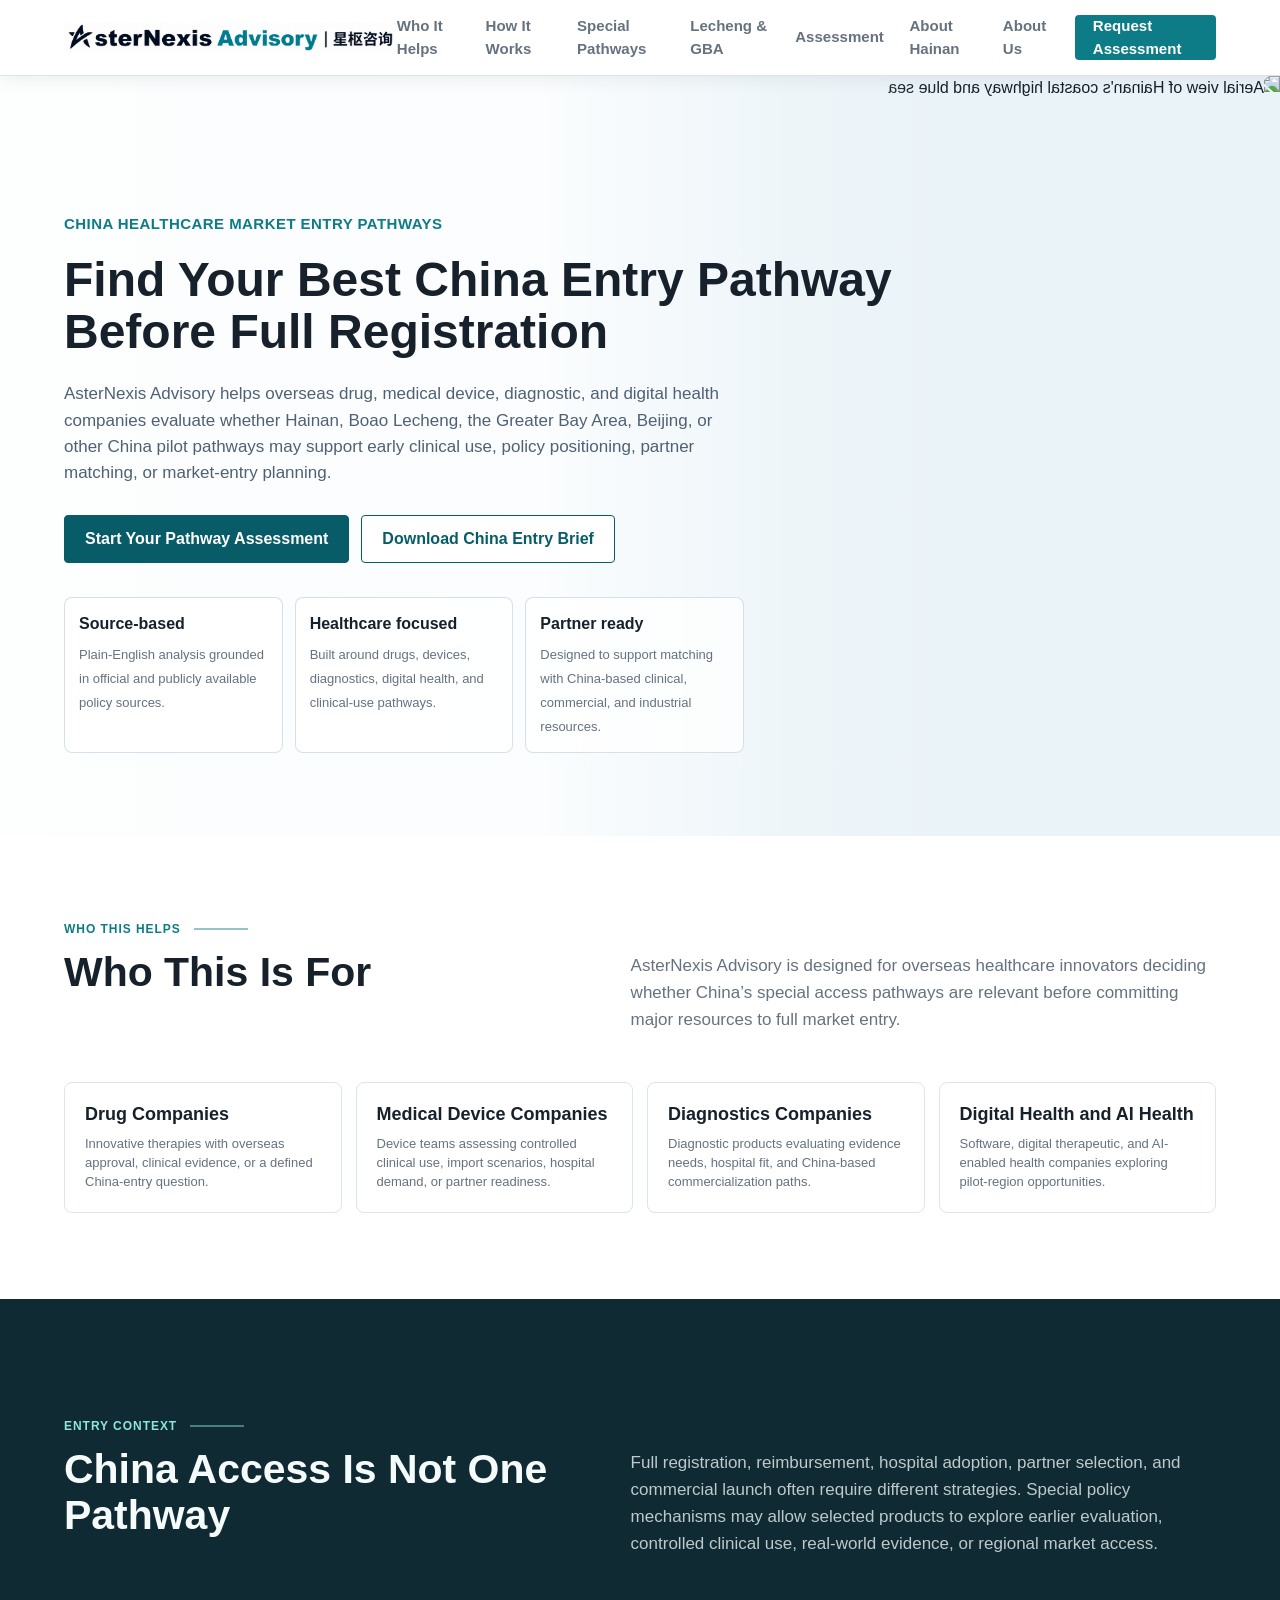
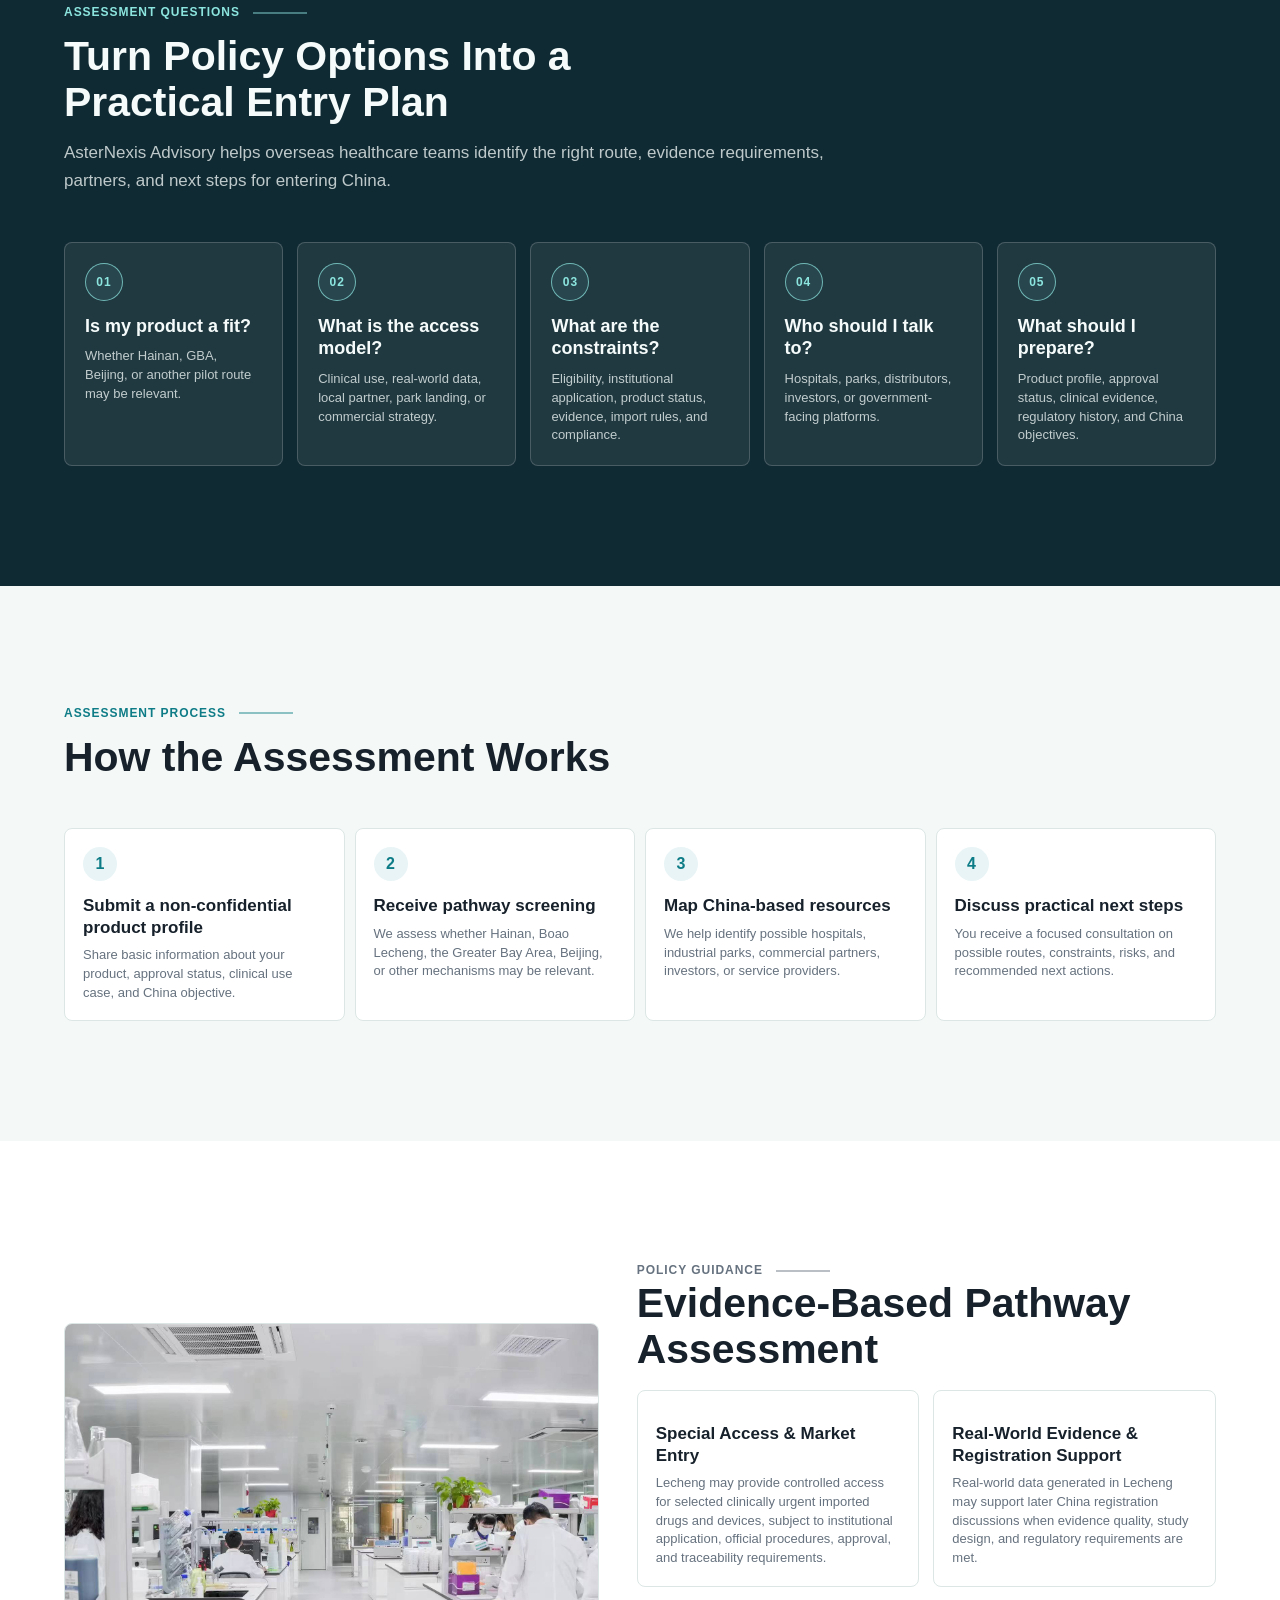
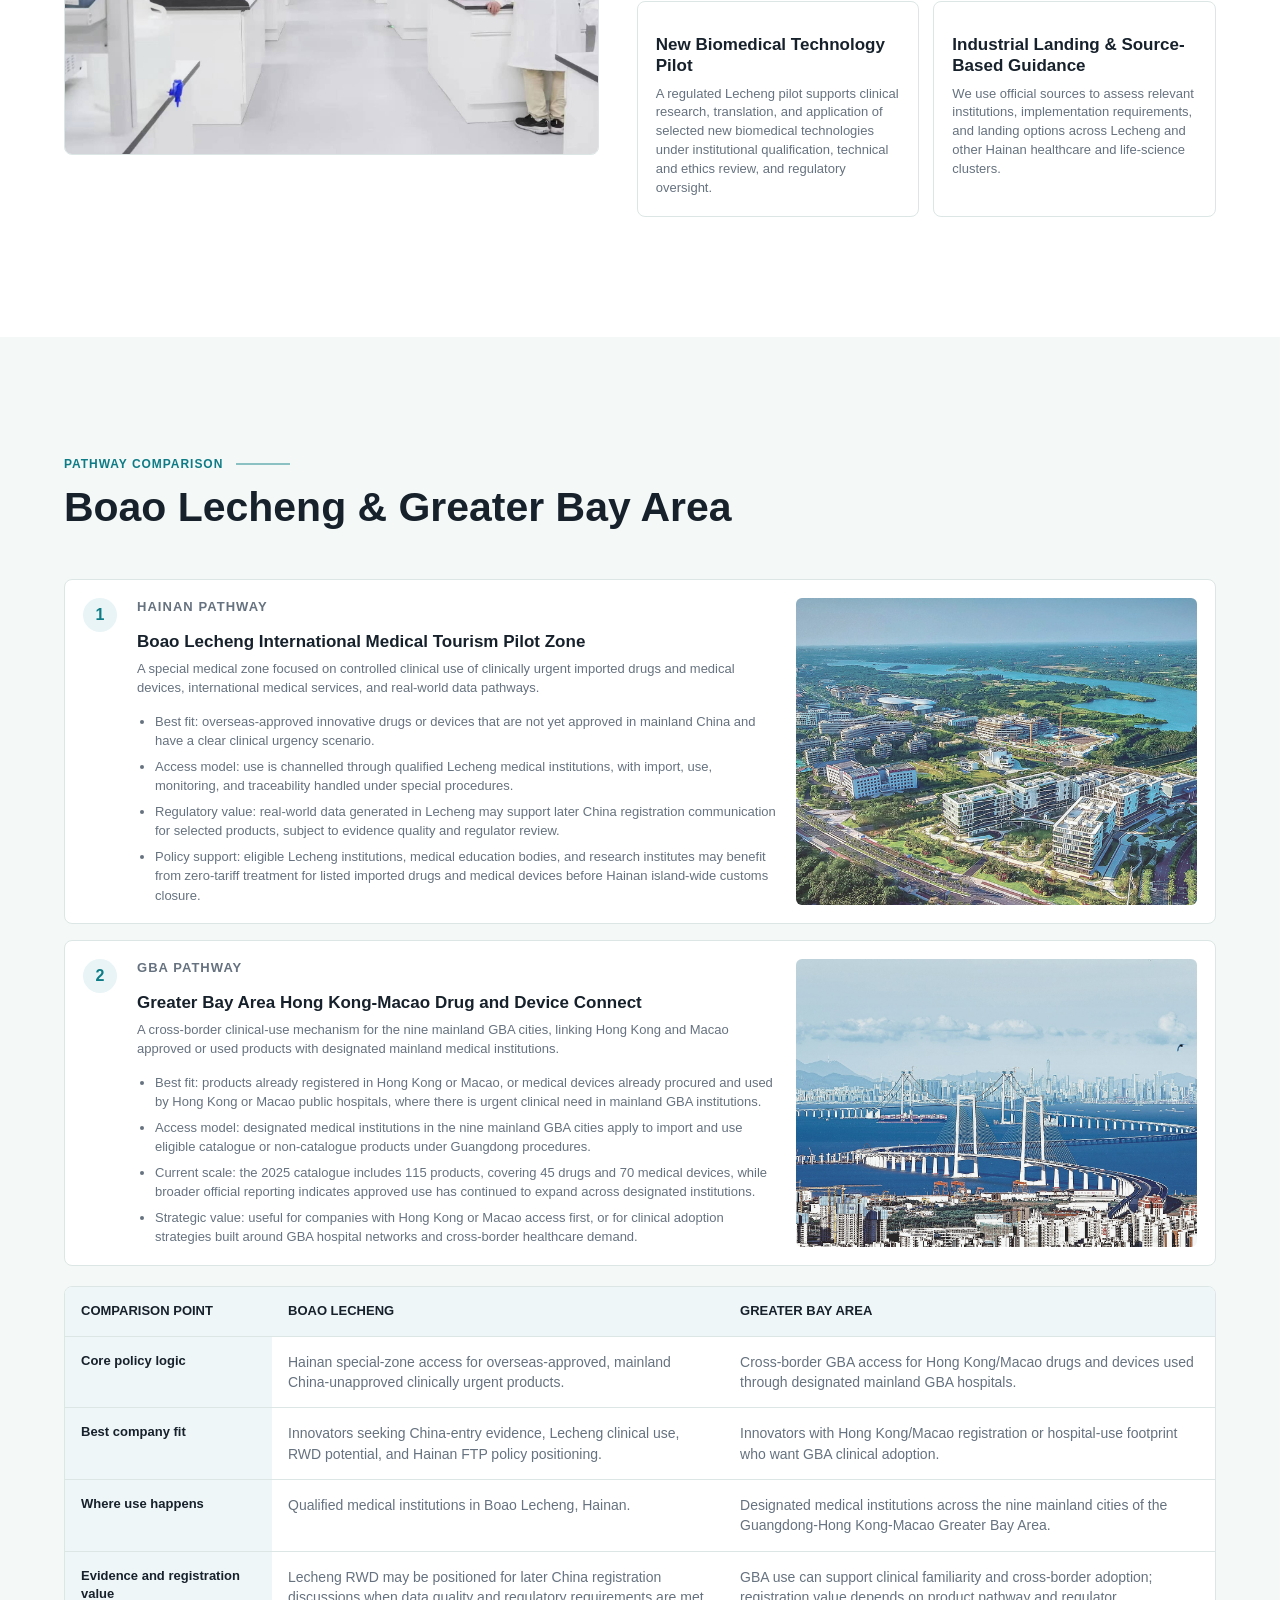
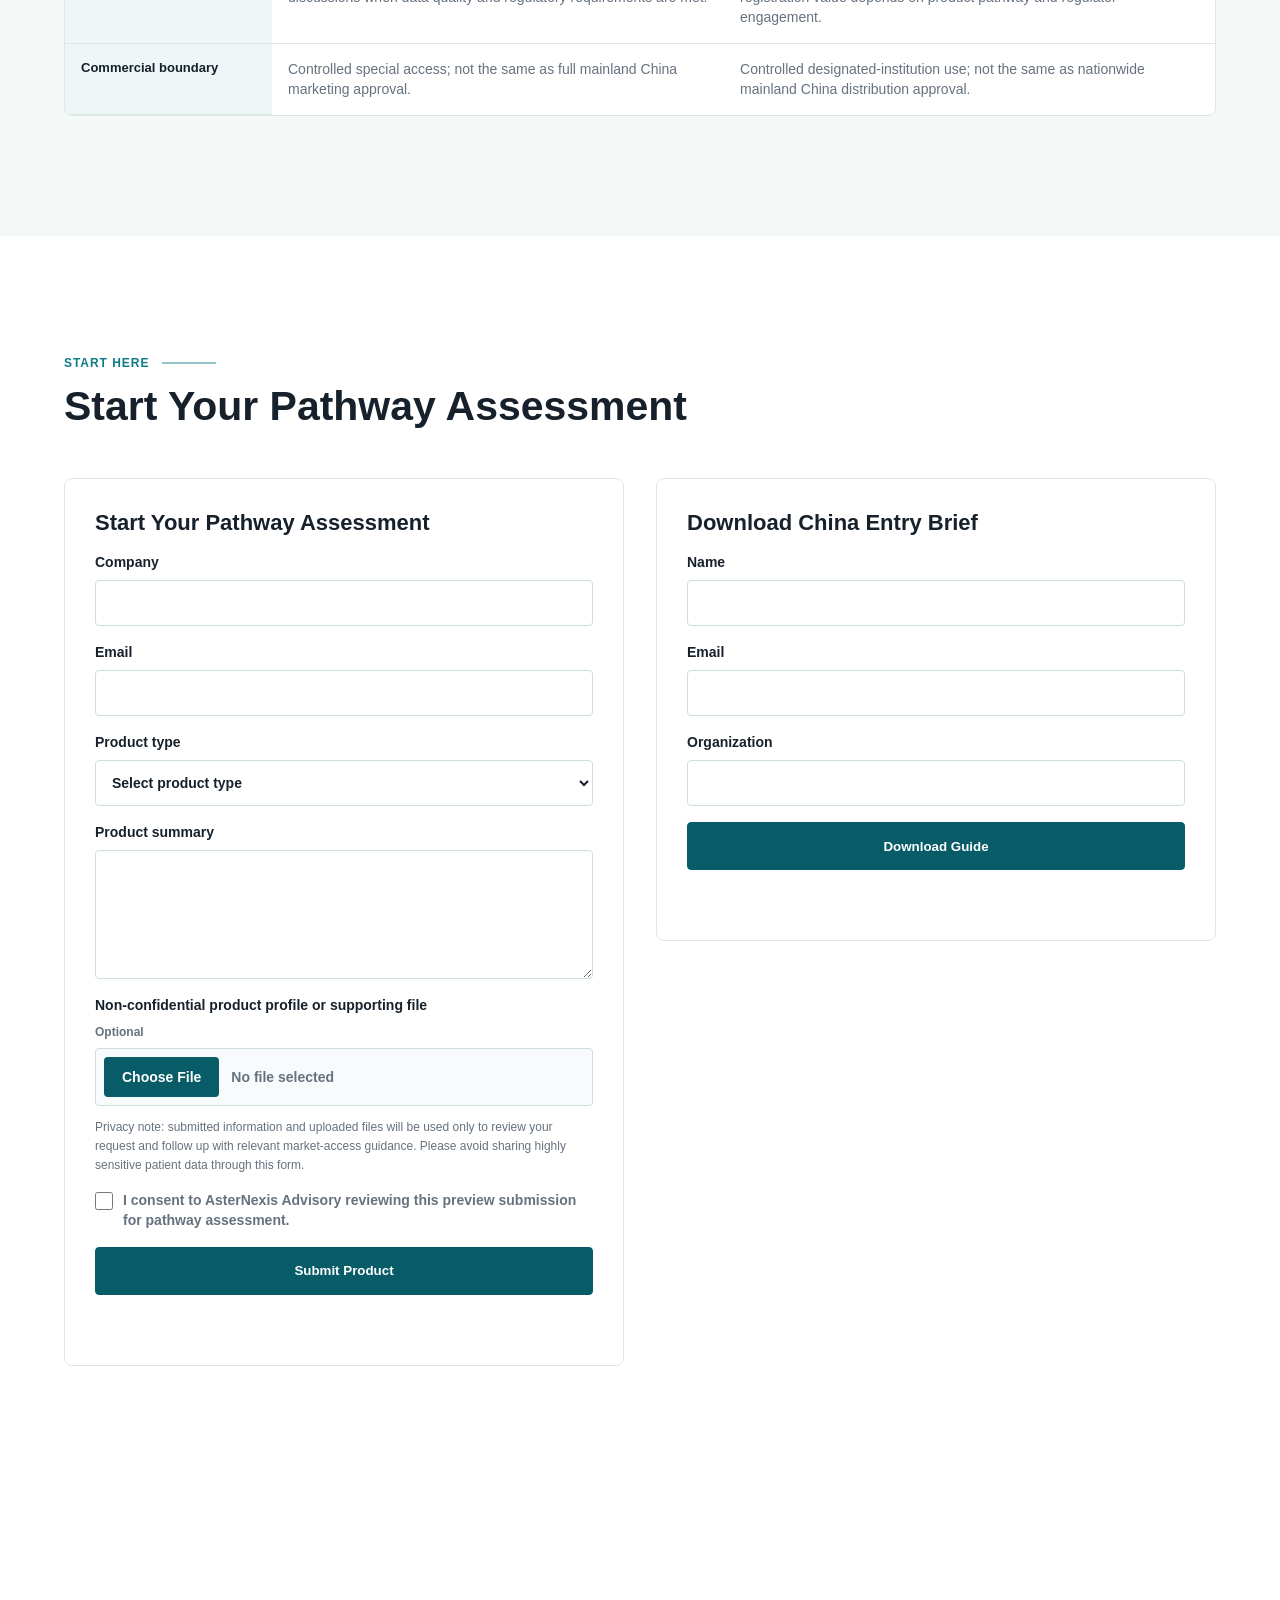
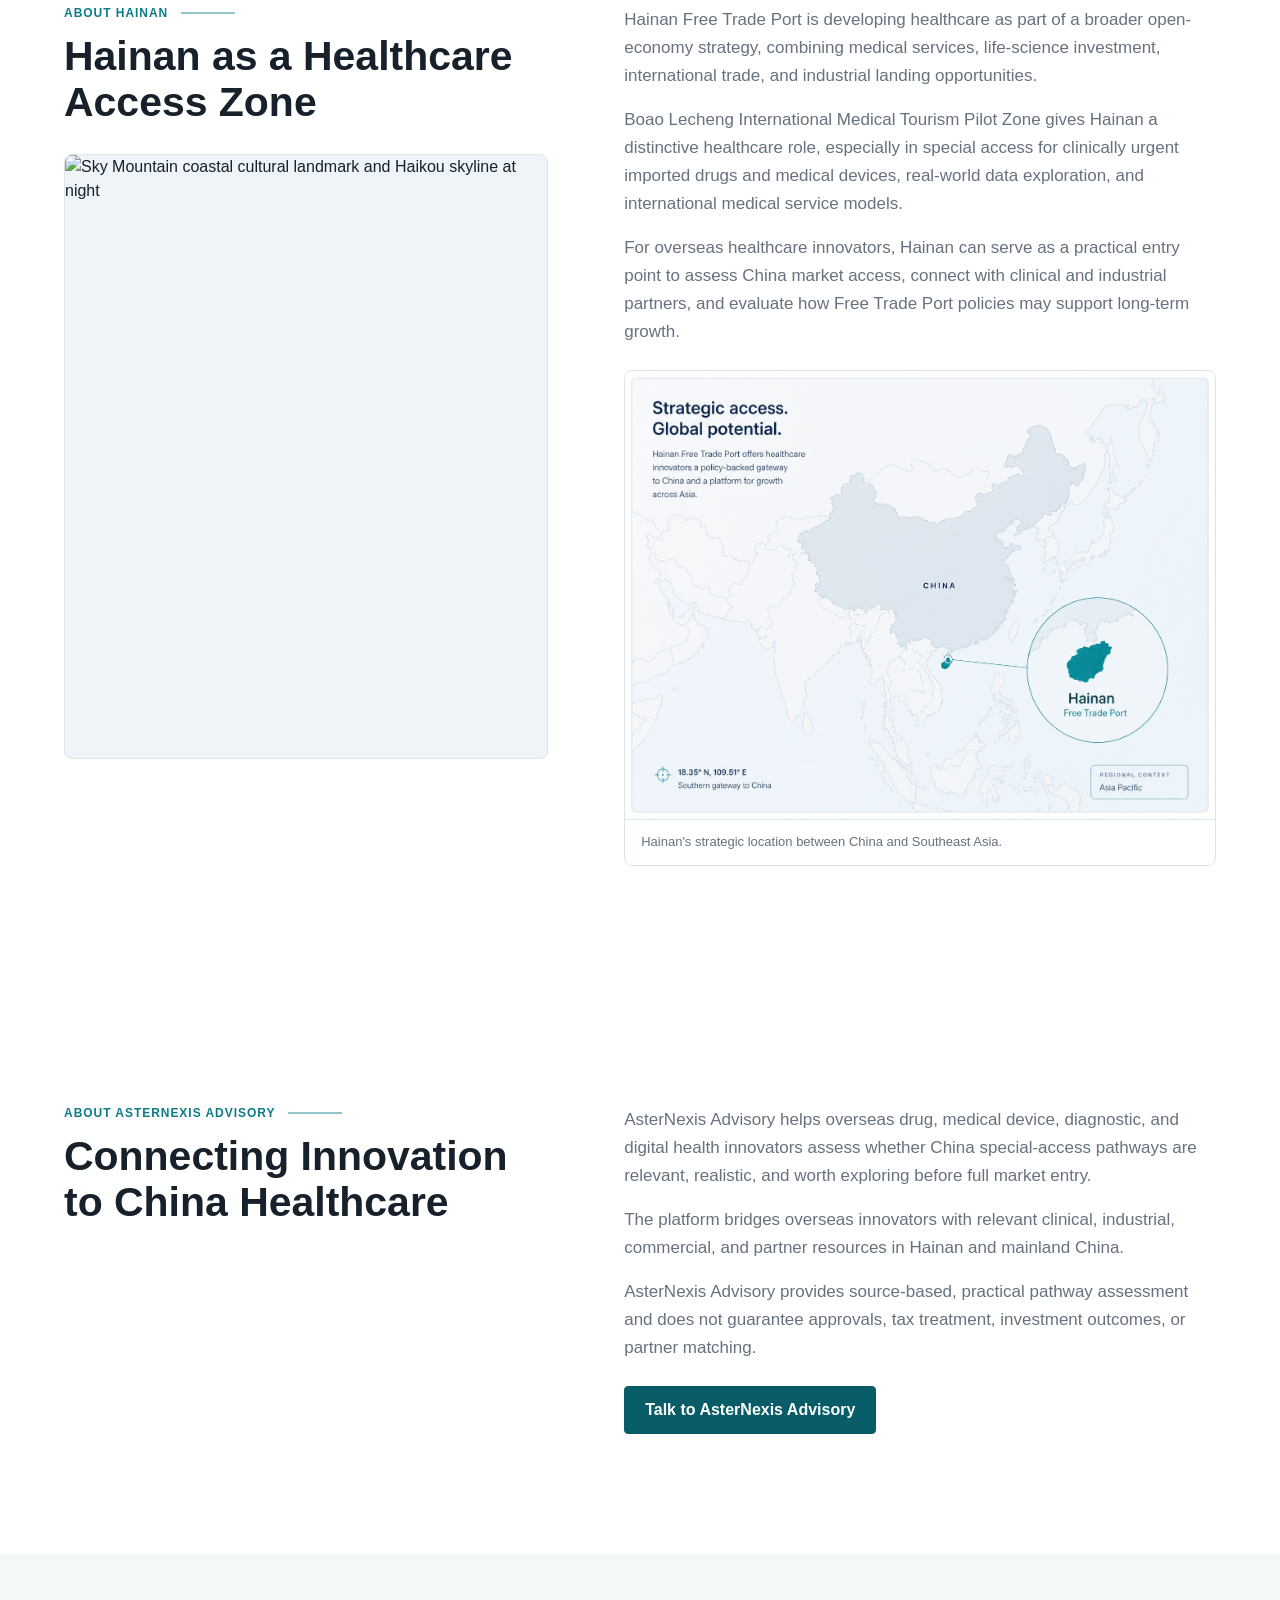
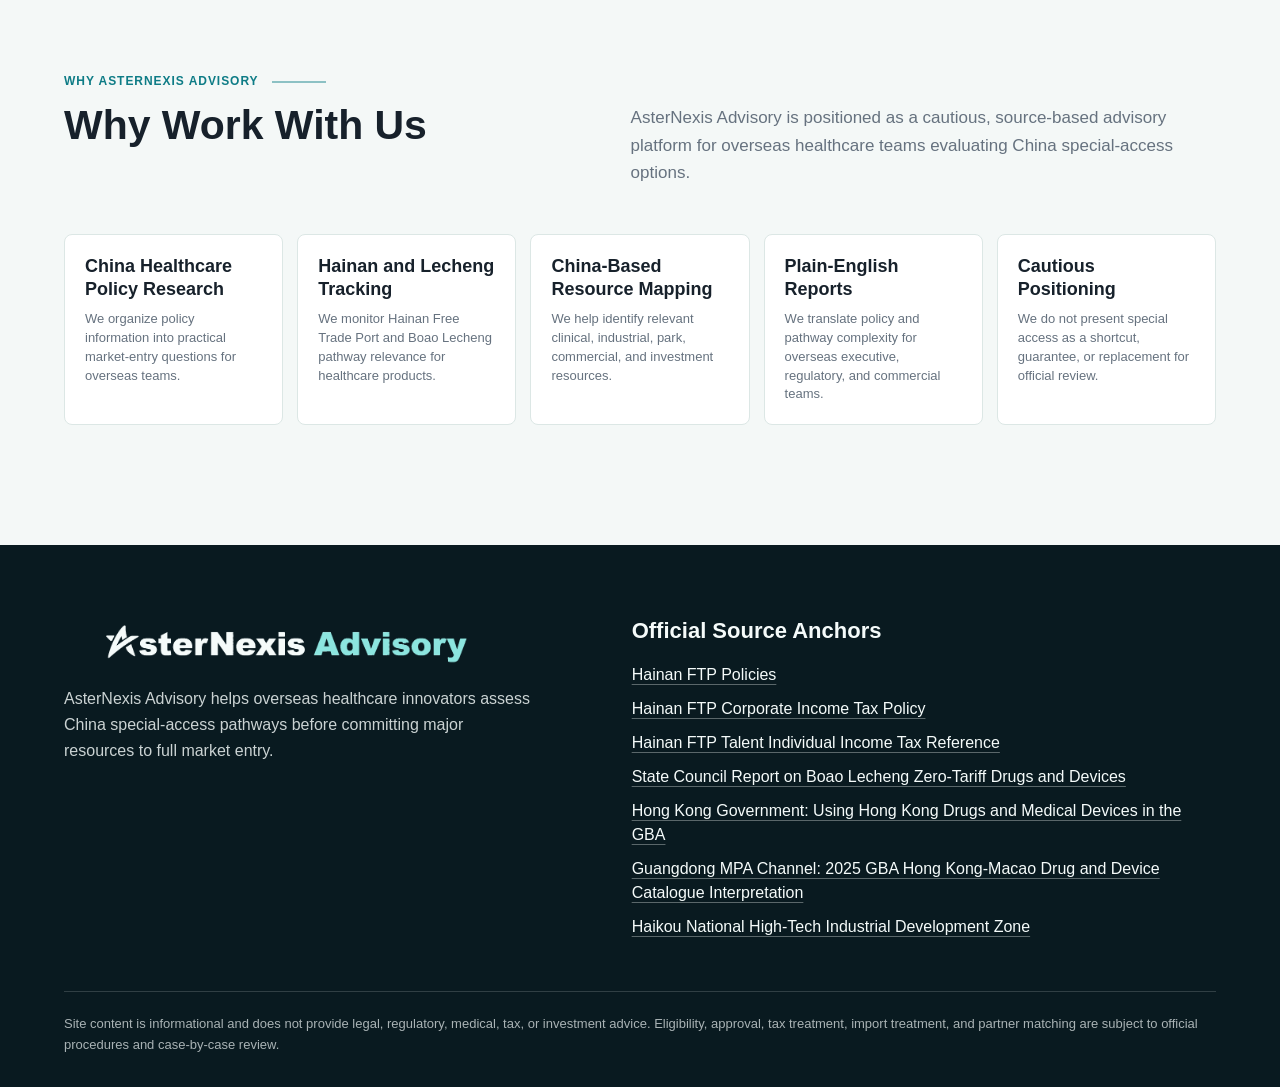
==== commit 71377a8a: "Simplify Special Pathways content" ====
--- a/pathways.html
+++ b/pathways.html
@@ -147,91 +147,25 @@
             <p class="section-kicker">POLICY GUIDANCE</p>
             <h2>Evidence-Based Pathway Assessment</h2>
           </div>
-          <div class="policy-grid" data-render="policies"></div>
-        </div>
-      </div>
-      <div class="wrap policy-navigation">
-        <div class="section-head">
-          <div class="section-title">
-            <p class="section-kicker">POLICY SNAPSHOT</p>
-            <h2>Hainan FTP healthcare policy snapshot.</h2>
-          </div>
-        </div>
-        <div class="policy-summary-grid">
-          <article class="policy-summary-card">
-            <h3>Market Access and Lecheng Use</h3>
-            <p>Boao Lecheng provides a special pathway for clinically urgent imported drugs and devices that are approved overseas but not yet approved in China, subject to institutional application, approval, use, and traceability rules.</p>
-          </article>
-          <article class="policy-summary-card">
-            <h3>Real-World Data</h3>
-            <p>Lecheng real-world data policies may support China registration discussions for selected imported drugs and medical devices, with data quality, evidence rules, and regulatory communication remaining essential.</p>
-          </article>
-          <article class="policy-summary-card">
-            <h3>Tax and Customs Tools</h3>
-            <p>Hainan FTP policies include 15% corporate income tax for eligible encouraged industries, talent IIT relief, zero-tariff imports, production equipment benefits, raw-material policies, and 30% value-added processing scenarios.</p>
-          </article>
-          <article class="policy-summary-card">
-            <h3>Industrial Landing</h3>
-            <p>Recent provincial measures support innovative drugs, high-end medical devices, digital therapeutics, biomedical technologies, financing-leasing scenarios, and park-level clustering in Lecheng, Haikou High-Tech, Yangpu, and other parks.</p>
-          </article>
-        </div>
-        <div class="policy-table-wrap" aria-label="Selected Hainan FTP healthcare policies">
-          <table class="policy-table">
-            <thead>
-              <tr>
-                <th>Policy Area</th>
-                <th>Selected Policy</th>
-                <th>Relevant Parties</th>
-                <th>Practical Relevance</th>
-              </tr>
-            </thead>
-            <tbody>
-              <tr>
-                <td>FTP framework</td>
-                <td>Hainan Free Trade Port Master Plan and policy guide</td>
-                <td>Market participants across Hainan</td>
-                <td>Creates the broader zero-tariff, low-tax-rate, simplified-tax-system policy environment for healthcare investment.</td>
-              </tr>
-              <tr>
-                <td>Corporate tax</td>
-                <td>15% corporate income tax for encouraged industries</td>
-                <td>Eligible pharma and medical-device enterprises with substantive operations in Hainan</td>
-                <td>May reduce enterprise income tax burden if the company meets encouraged-industry and operational requirements.</td>
-              </tr>
-              <tr>
-                <td>Talent tax</td>
-                <td>Individual income tax relief for high-end and urgently needed talent</td>
-                <td>R&D, clinical, registration, manufacturing, and internationalization professionals</td>
-                <td>Can support recruitment of senior healthcare and life-science talent in Hainan.</td>
-              </tr>
-              <tr>
-                <td>Drug and device imports</td>
-                <td>Zero-tariff policy for drugs and medical devices</td>
-                <td>Recognized Lecheng medical institutions, medical education institutions, and medical research bodies</td>
-                <td>Eligible imported drugs and devices may be exempt from import duties and import-stage VAT before island-wide customs closure.</td>
-              </tr>
-              <tr>
-                <td>Lecheng access</td>
-                <td>Clinically urgent imported drugs and medical devices rules</td>
-                <td>Lecheng medical institutions and overseas drug/device companies</td>
-                <td>Provides a controlled route for selected overseas-approved, China-unapproved products to be used in Lecheng.</td>
-              </tr>
-              <tr>
-                <td>Real-world evidence</td>
-                <td>Lecheng clinical real-world data application pilot</td>
-                <td>Drug and device registration applicants, Lecheng institutions, and research partners</td>
-                <td>May support registration and regulatory decision-making discussions for selected imported products.</td>
-              </tr>
-              <tr>
-                <td>Industrial support</td>
-                <td>Measures supporting innovative drugs, high-end devices, digital therapeutics, and biomedical technologies</td>
-                <td>Innovative drug, device, digital therapy, and biomedical technology companies</td>
-                <td>Supports R&D guidance, platform building, product transformation, registration efficiency, market access, and park clustering.</td>
-              </tr>
-            </tbody>
-          </table>
-        </div>
-        <p class="policy-contact-note">Want to explore more policies or understand how they may apply to your product? <a href="#innovators">Reach out to us</a> for a tailored policy discussion.</p>
+          <div class="policy-grid">
+            <article class="policy-card">
+              <h3>Special Access &amp; Market Entry</h3>
+              <p>Lecheng may provide controlled access for selected clinically urgent imported drugs and devices, subject to institutional application, official procedures, approval, and traceability requirements.</p>
+            </article>
+            <article class="policy-card">
+              <h3>Real-World Evidence &amp; Registration Support</h3>
+              <p>Real-world data generated in Lecheng may support later China registration discussions when evidence quality, study design, and regulatory requirements are met.</p>
+            </article>
+            <article class="policy-card">
+              <h3>New Biomedical Technology Pilot</h3>
+              <p>A regulated Lecheng pilot supports clinical research, translation, and application of selected new biomedical technologies under institutional qualification, technical and ethics review, and regulatory oversight.</p>
+            </article>
+            <article class="policy-card">
+              <h3>Industrial Landing &amp; Source-Based Guidance</h3>
+              <p>We use official sources to assess relevant institutions, implementation requirements, and landing options across Lecheng and other Hainan healthcare and life-science clusters.</p>
+            </article>
+          </div>
+        </div>
       </div>
     </section>
     <section id="parks" class="section section-soft">
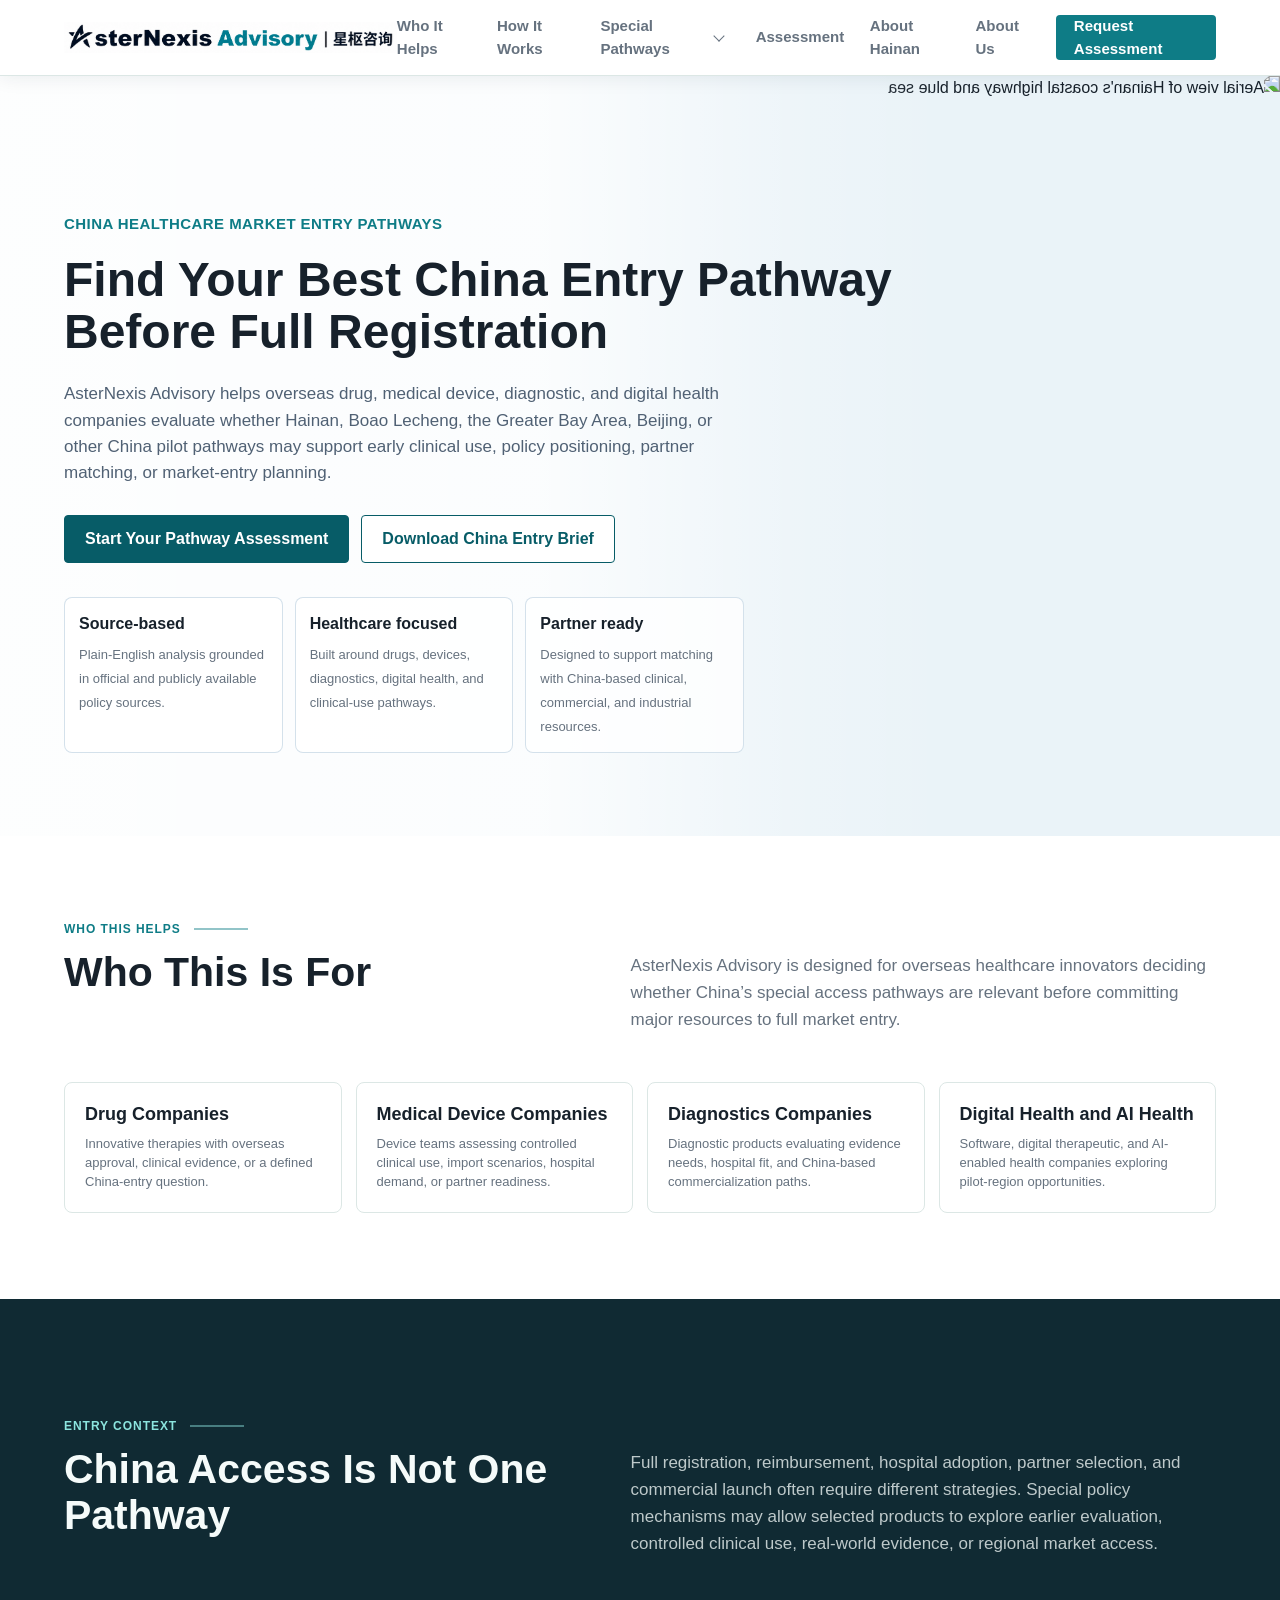
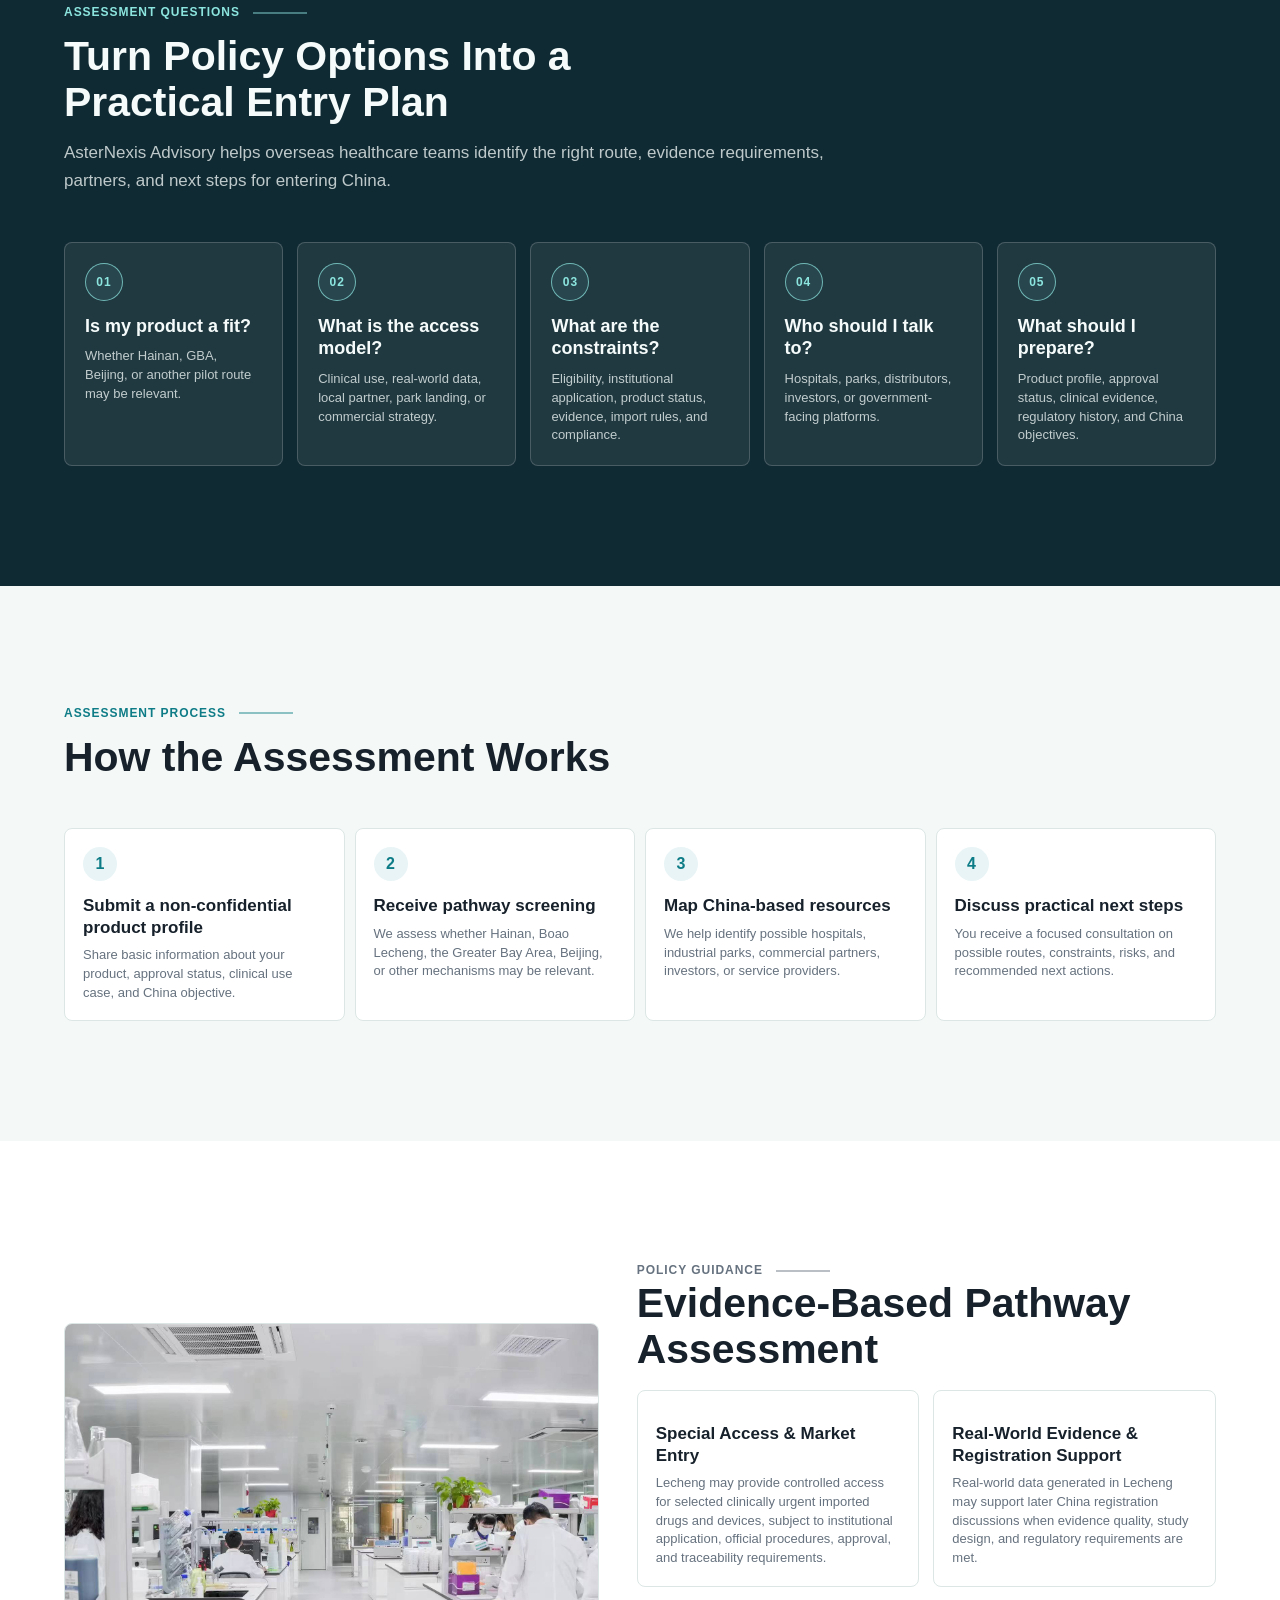
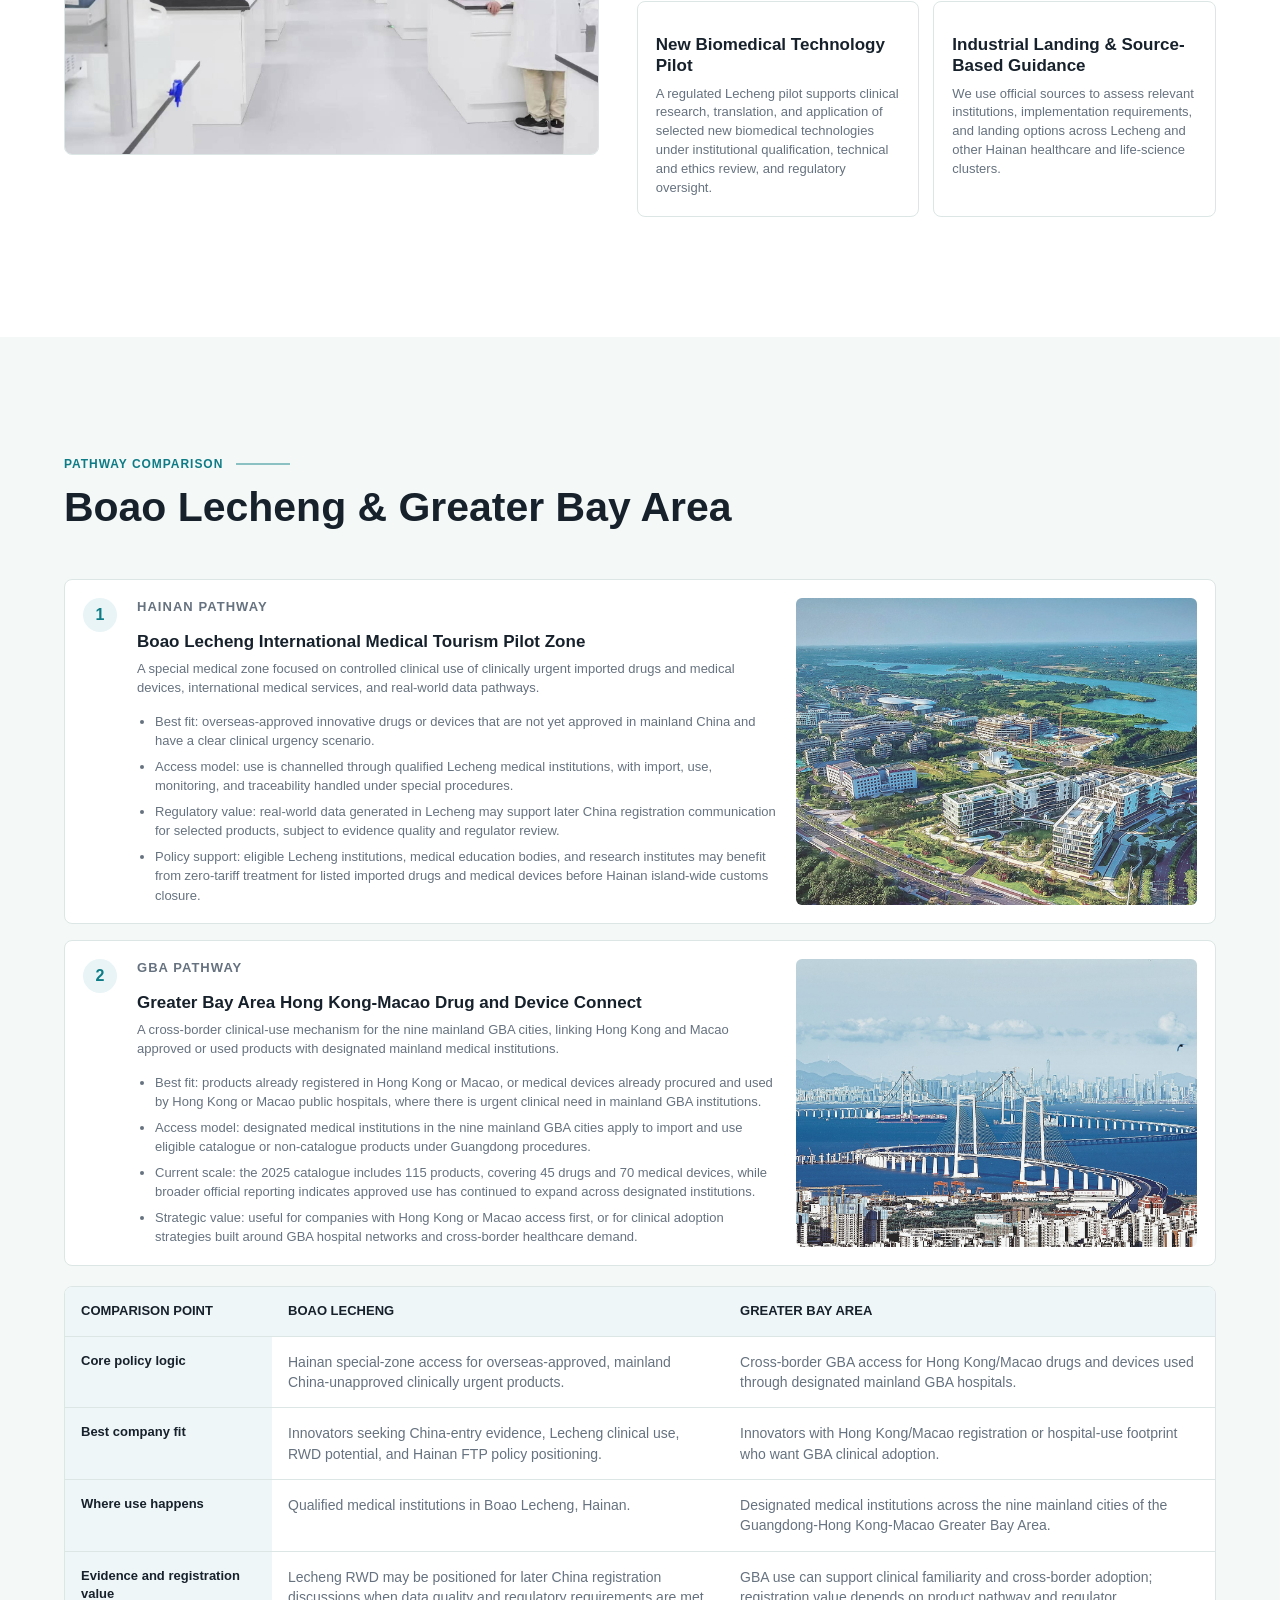
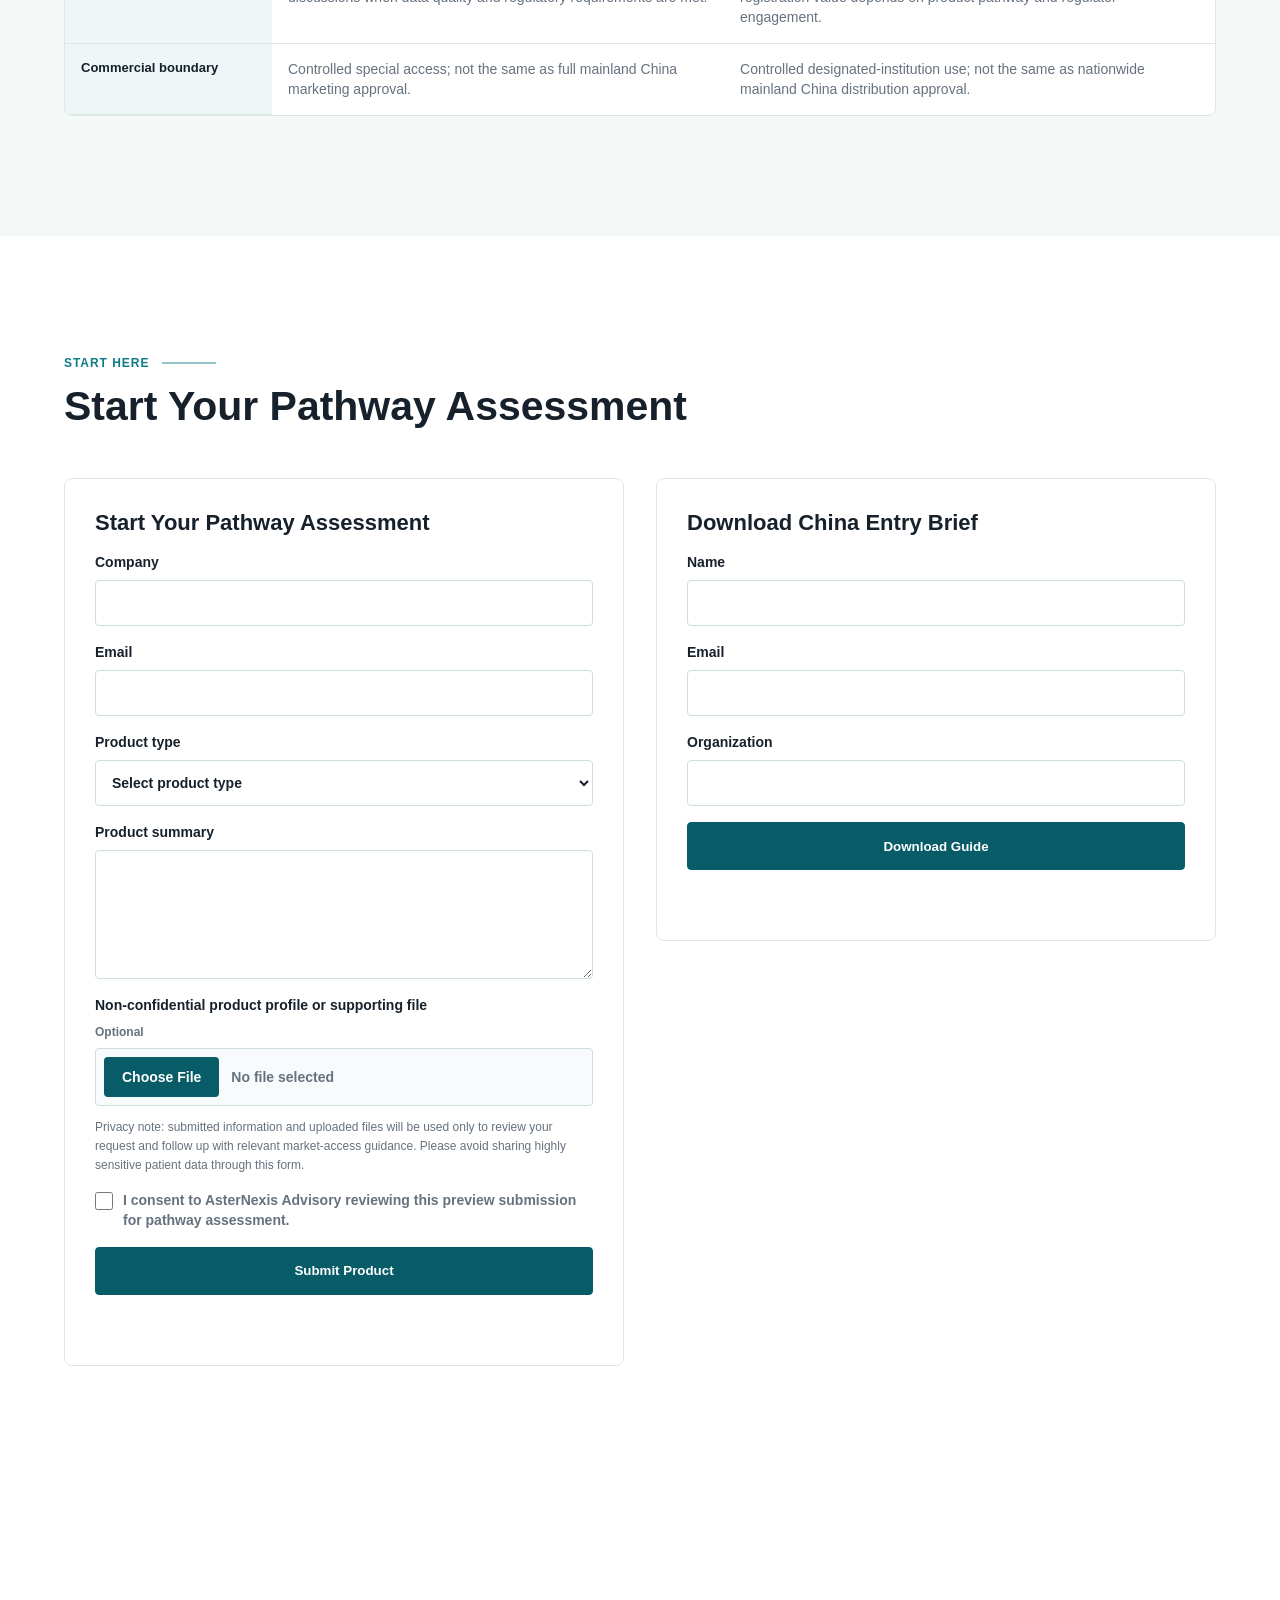
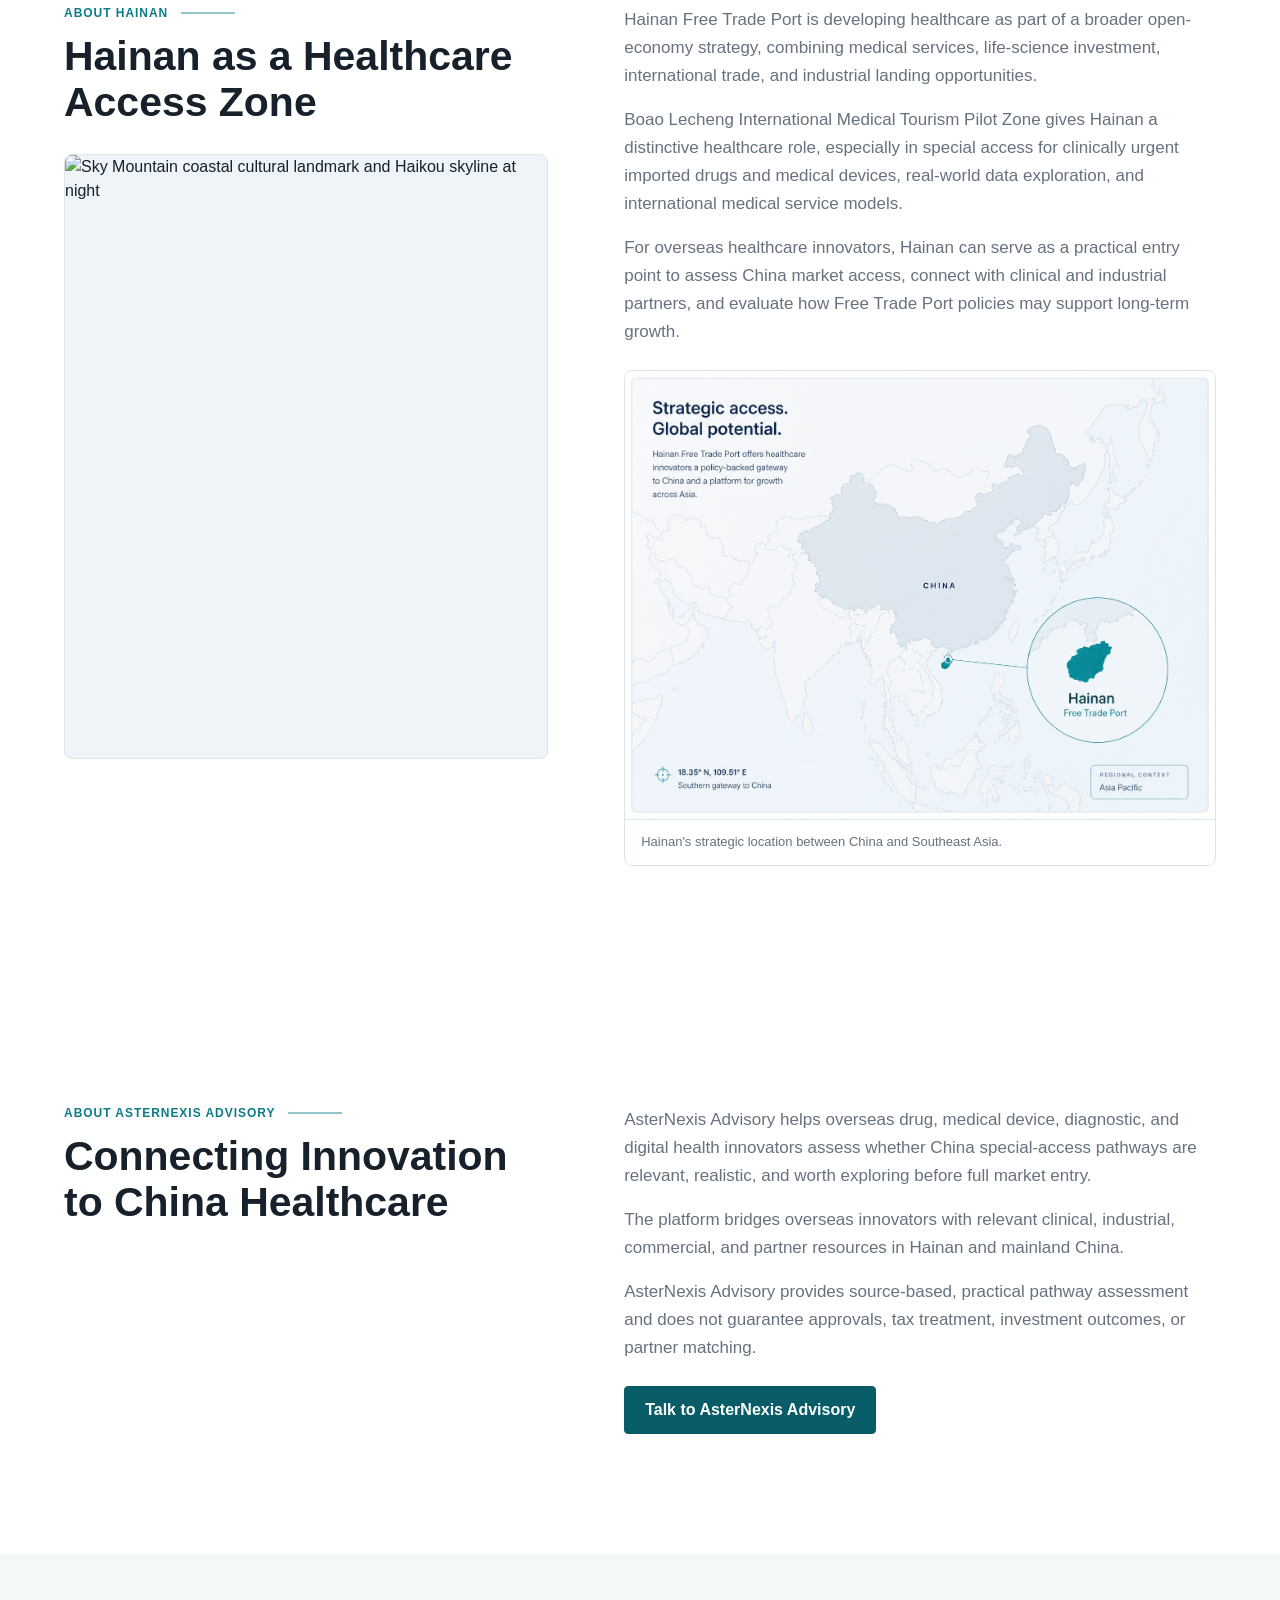
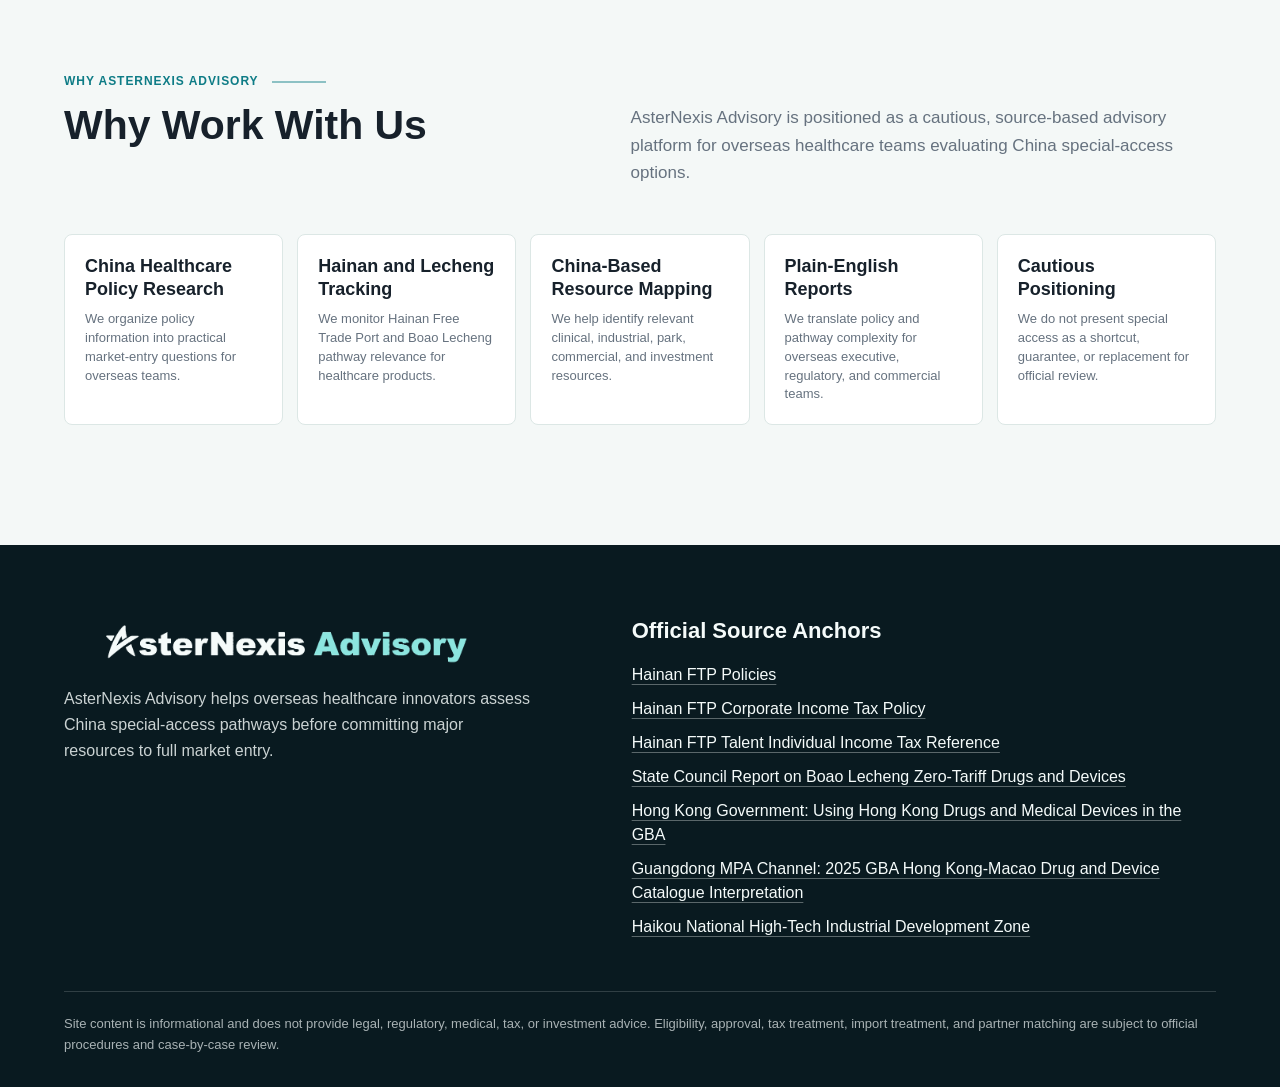
==== commit dbd8c32d: "Group pathway links in navigation dropdown" ====
--- a/pathways.html
+++ b/pathways.html
@@ -5,9 +5,9 @@
   <meta name="viewport" content="width=device-width, initial-scale=1">
   <title>AsterNexis Advisory | Hainan & China Healthcare Market Entry Pathways</title>
   <meta name="description" content="AsterNexis Advisory helps overseas drug, medical device, diagnostic, and digital health companies assess China special-access pathways before full market registration.">
-  <link rel="stylesheet" href="styles.css?v=20260709-3">
+  <link rel="stylesheet" href="styles.css?v=20260714-dropdown">
   <script src="data/site-content.js?v=20260708-1" defer></script>
-  <script src="script.js?v=20260708-1" defer></script>
+  <script src="script.js?v=20260714-dropdown-2" defer></script>
 </head>
 <body>
   <a class="skip-link" href="#main">Skip to content</a>
@@ -23,8 +23,20 @@
     <nav id="site-nav" class="site-nav" aria-label="Main navigation" data-site-nav>
       <a href="#audience">Who It Helps</a>
       <a href="#pathway">How It Works</a>
-      <a href="#policies">Special Pathways</a>
-      <a href="#parks">Lecheng & GBA</a>
+      <div class="nav-dropdown" data-nav-dropdown>
+        <div class="nav-dropdown-trigger">
+          <a href="#policies">Special Pathways</a>
+          <button class="nav-dropdown-toggle" type="button" aria-expanded="false" aria-controls="special-pathways-menu" aria-label="Open Special Pathways menu" data-nav-dropdown-toggle>
+            <span class="nav-chevron" aria-hidden="true"></span>
+          </button>
+        </div>
+        <div id="special-pathways-menu" class="nav-dropdown-menu">
+          <a href="#policies">Overview</a>
+          <a href="#lecheng">Boao Lecheng</a>
+          <a href="#greater-bay-area">Greater Bay Area</a>
+          <a href="#pathway-comparison">Compare Both Pathways</a>
+        </div>
+      </div>
       <a href="#innovators">Assessment</a>
       <a href="#about-hainan">About Hainan</a>
       <a href="#about-us">About Us</a>
@@ -177,7 +189,7 @@
           </div>
         </div>
         <div class="parks-list comparison-list" data-render="parks">
-          <article class="park-card">
+          <article id="lecheng" class="park-card">
             <div class="park-index">1</div>
             <div>
               <p class="park-eyebrow">Hainan pathway</p>
@@ -194,7 +206,7 @@
               <img src="assets/boao-lecheng-policy-pathway.jpg" alt="Aerial view of Boao Lecheng International Medical Tourism Pilot Zone in Hainan">
             </figure>
           </article>
-          <article class="park-card">
+          <article id="greater-bay-area" class="park-card">
             <div class="park-index">2</div>
             <div>
               <p class="park-eyebrow">GBA pathway</p>
@@ -212,7 +224,7 @@
             </figure>
           </article>
         </div>
-        <div class="comparison-table-wrap">
+        <div id="pathway-comparison" class="comparison-table-wrap">
           <table class="policy-table comparison-table" aria-label="Comparison of Boao Lecheng and Greater Bay Area healthcare access pathways">
             <thead>
               <tr>
--- a/styles.css
+++ b/styles.css
@@ -114,6 +114,76 @@
   color: var(--color-accent-strong);
 }
 
+.nav-dropdown {
+  position: relative;
+}
+
+.nav-dropdown-trigger {
+  display: flex;
+  align-items: center;
+  gap: 4px;
+}
+
+.nav-dropdown-toggle {
+  width: 28px;
+  height: 28px;
+  display: inline-flex;
+  align-items: center;
+  justify-content: center;
+  padding: 0;
+  color: var(--color-muted);
+  background: transparent;
+  border: 0;
+  cursor: pointer;
+}
+
+.nav-chevron {
+  width: 8px;
+  height: 8px;
+  border-right: 1.5px solid currentColor;
+  border-bottom: 1.5px solid currentColor;
+  transform: translateY(-2px) rotate(45deg);
+  transition: transform 160ms ease;
+}
+
+.nav-dropdown.is-open .nav-chevron {
+  transform: translateY(2px) rotate(225deg);
+}
+
+.nav-dropdown-menu {
+  position: absolute;
+  top: calc(100% + 12px);
+  left: 50%;
+  z-index: 30;
+  width: 230px;
+  display: none;
+  padding: 8px;
+  background: #ffffff;
+  border: 1px solid var(--color-border);
+  box-shadow: 0 18px 44px rgba(5, 31, 43, 0.16);
+  transform: translateX(-50%);
+}
+
+.nav-dropdown:hover .nav-dropdown-menu,
+.nav-dropdown:focus-within .nav-dropdown-menu,
+.nav-dropdown.is-open .nav-dropdown-menu {
+  display: grid;
+}
+
+.site-nav .nav-dropdown-menu a {
+  min-height: 40px;
+  display: flex;
+  align-items: center;
+  padding: 0 12px;
+  color: var(--color-ink);
+}
+
+.site-nav .nav-dropdown-menu a:hover,
+.site-nav .nav-dropdown-menu a:focus {
+  color: var(--color-accent-strong);
+  background: rgba(12, 124, 131, 0.08);
+}
+
 .nav-cta {
   display: inline-flex;
   align-items: center;
@@ -237,6 +307,48 @@
 
   .site-nav a {
     padding: 13px 0;
+  }
+
+  .nav-dropdown,
+  .nav-dropdown-trigger {
+    width: 100%;
+  }
+
+  .nav-dropdown-trigger > a {
+    flex: 1;
+  }
+
+  .nav-dropdown-toggle {
+    width: 48px;
+    height: 48px;
+    color: var(--color-ink);
+    border-left: 1px solid var(--color-border);
+  }
+
+  .nav-dropdown:hover .nav-dropdown-menu,
+  .nav-dropdown:focus-within .nav-dropdown-menu {
+    display: none;
+  }
+
+  .nav-dropdown.is-open .nav-dropdown-menu {
+    display: grid;
+  }
+
+  .nav-dropdown-menu {
+    position: static;
+    width: 100%;
+    padding: 0 0 6px 14px;
+    background: transparent;
+    border: 0;
+    border-left: 1px solid rgba(12, 124, 131, 0.3);
+    box-shadow: none;
+    transform: none;
+  }
+
+  .site-nav .nav-dropdown-menu a {
+    min-height: 40px;
+    padding: 0 12px;
+    font-size: 0.92em;
   }
 
   .nav-cta {
